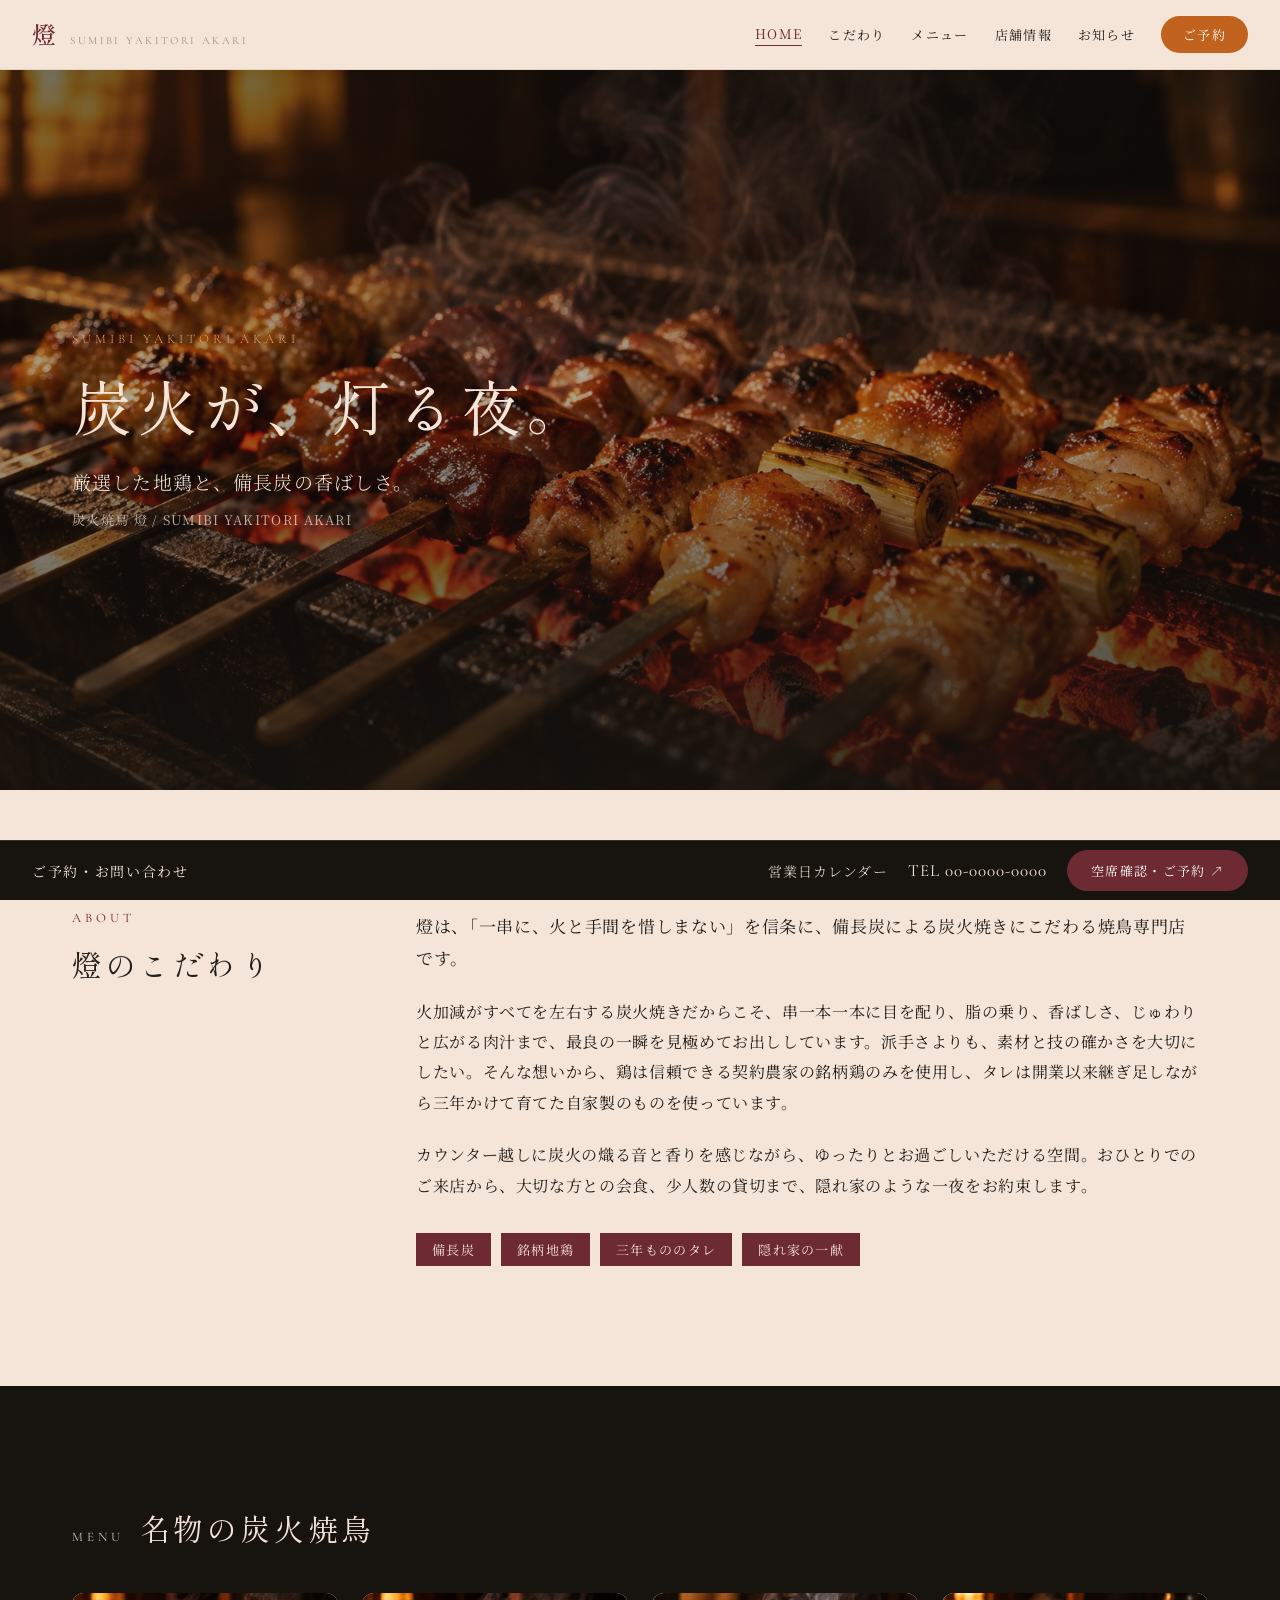
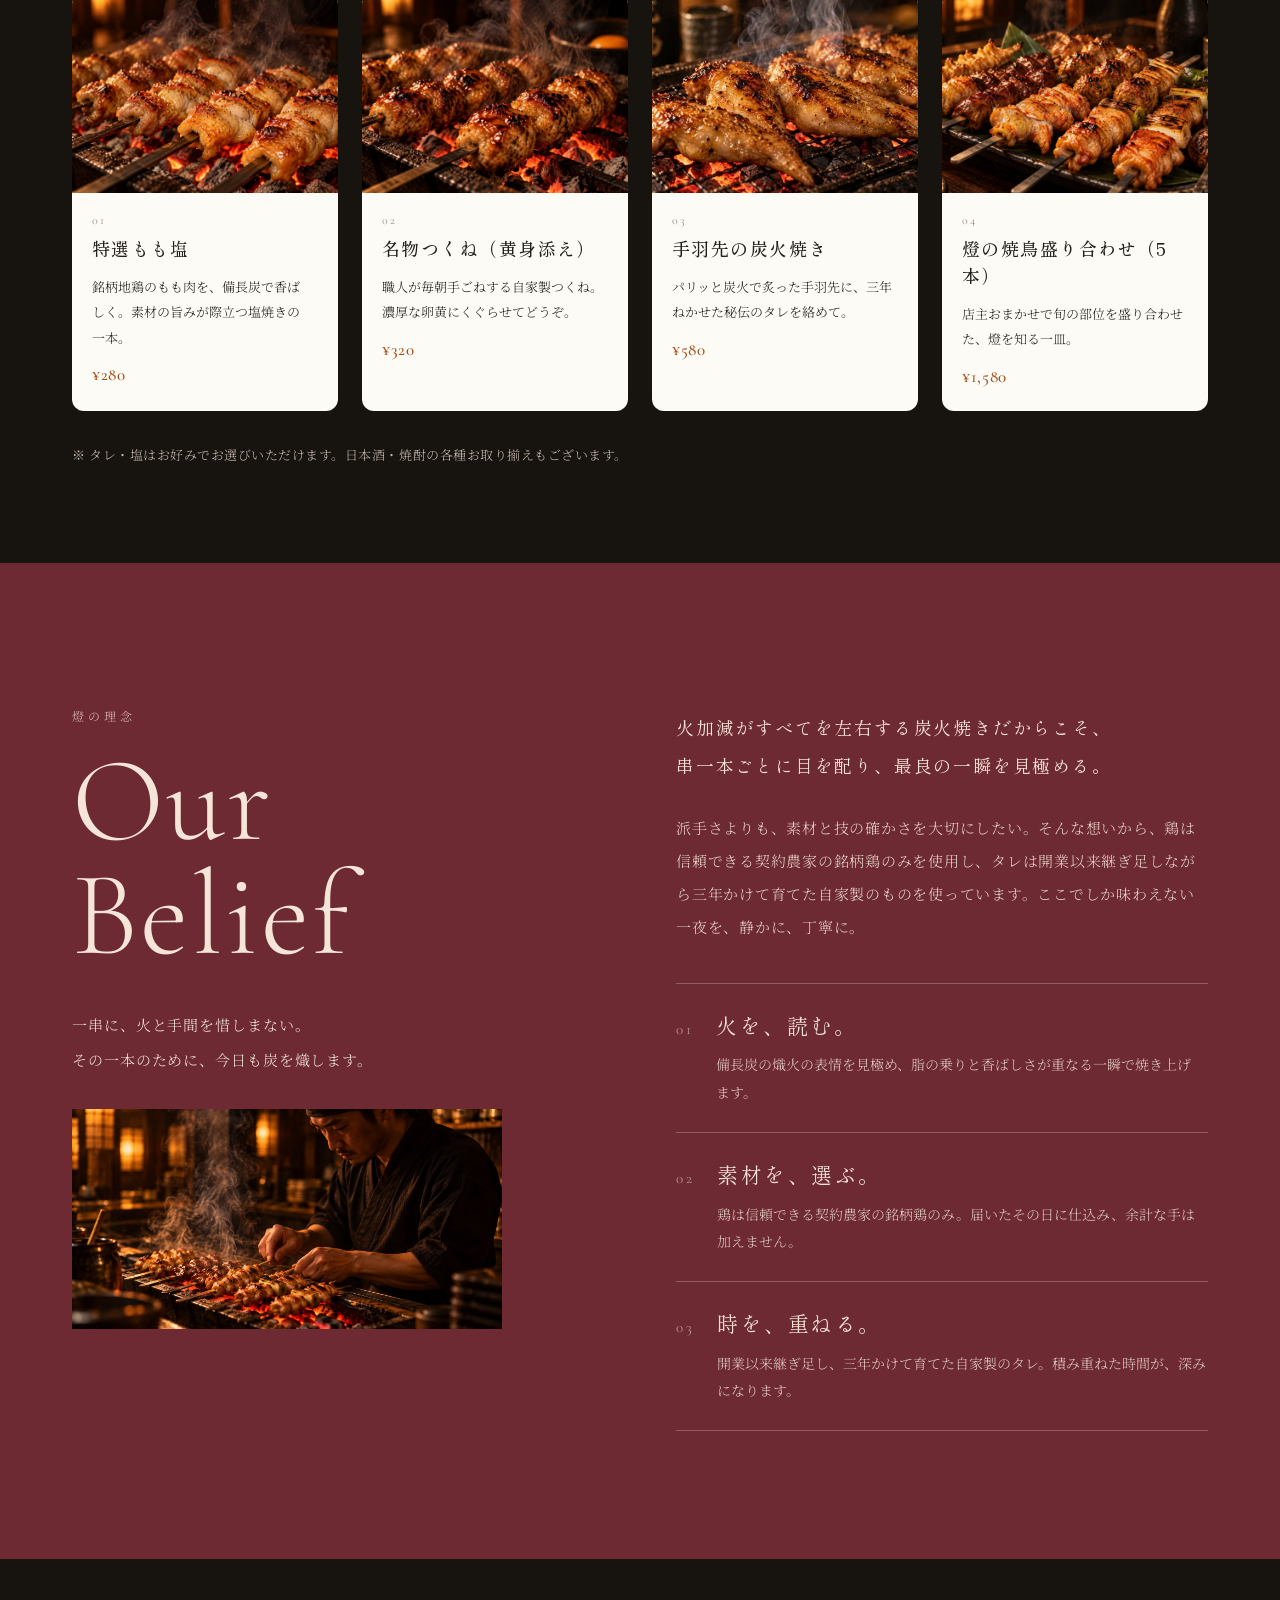
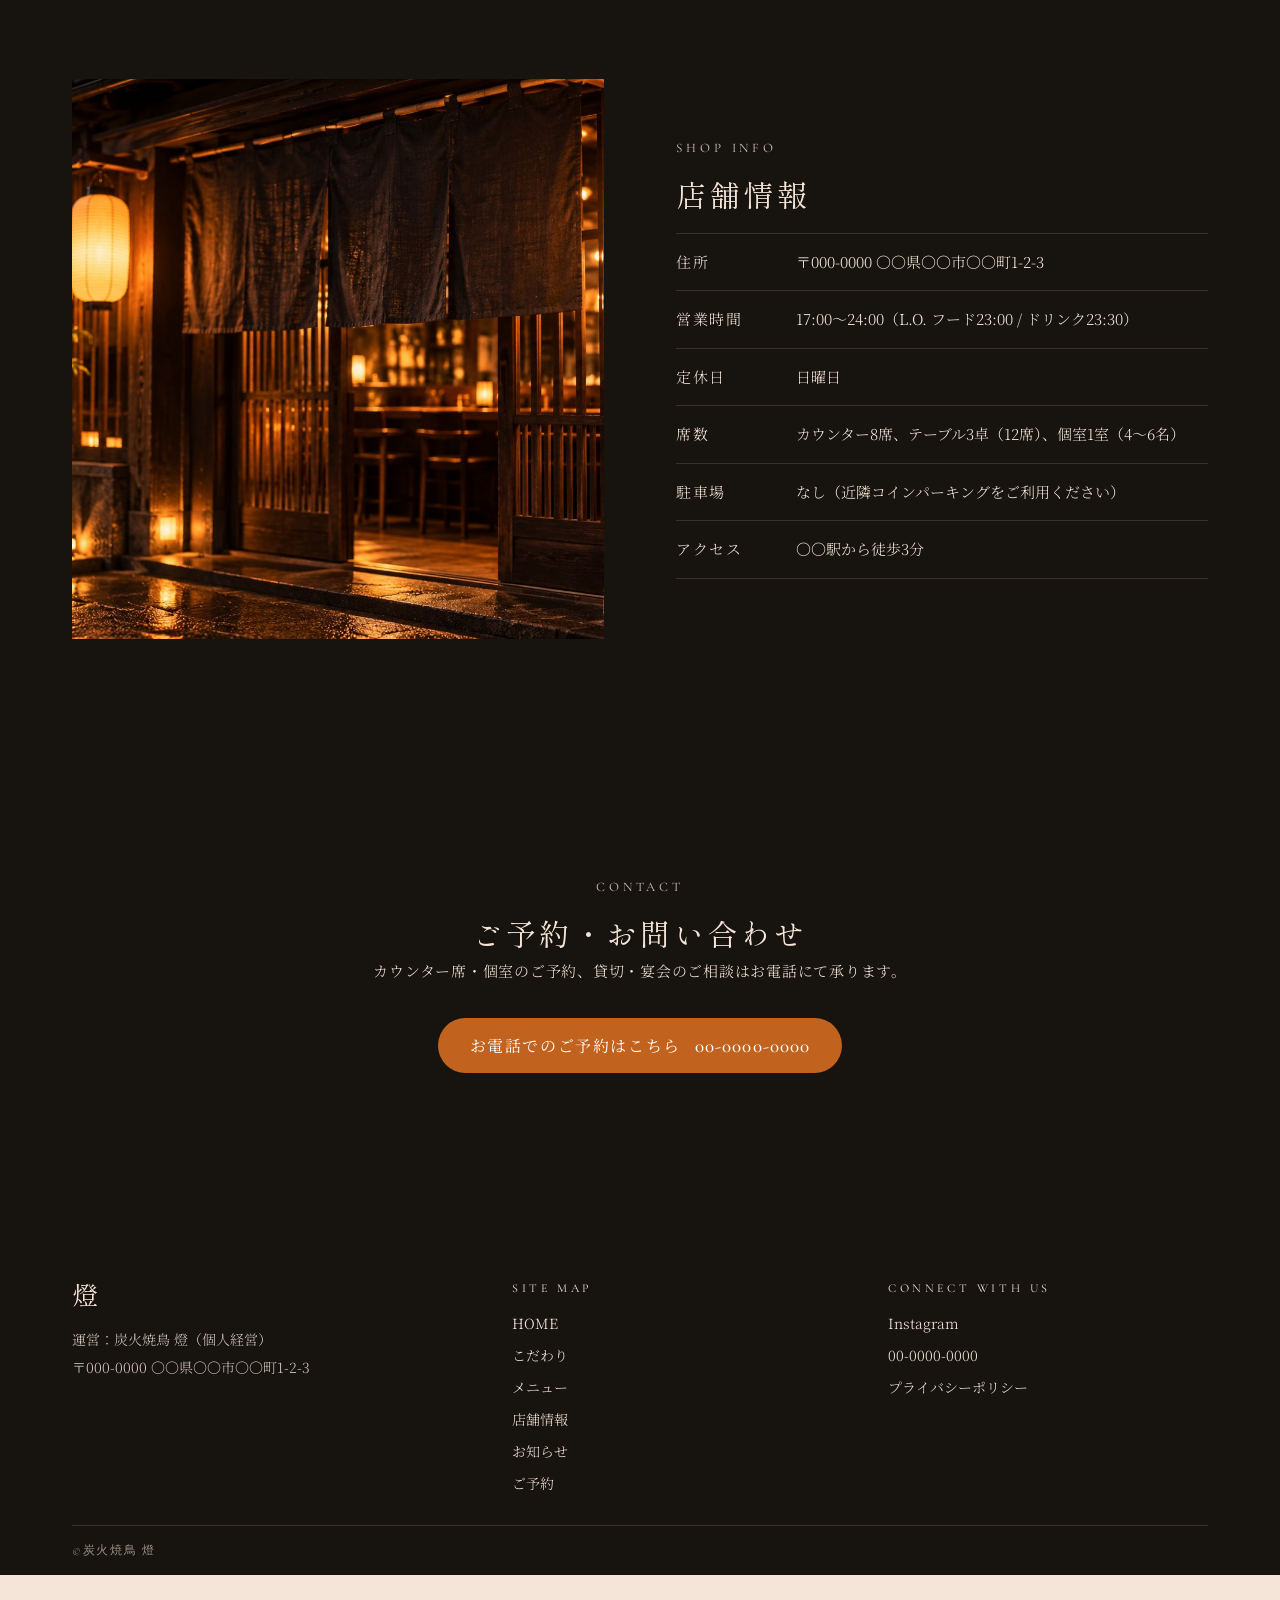
==== index.html @ 987b2011 "Add remaining sub-pages from the design-tool export Integrate the batch-generated site export (メニュー," ====
<!DOCTYPE html>
<html lang="ja">
<head>
<meta charset="UTF-8">
<meta name="viewport" content="width=device-width, initial-scale=1">
<title>炭火焼鳥 燈（あかり） - 一串に、火と手間を。</title>
<meta name="description" content="備長炭でじっくり焼き上げる、地鶏の炭火焼鳥専門店「燈」。厳選した銘柄鶏と三年ねかせた自家製タレ、季節の一品料理、日本酒・焼酎の品揃えで、大切な人との特別な夜をお過ごしいただけます。">
<meta property="og:title" content="炭火焼鳥 燈（あかり） - 一串に、火と手間を。">
<meta property="og:description" content="備長炭の香りと、厳選地鶏の旨み。隠れ家のような炭火焼鳥店で過ごす、上質な夜。">
<link rel="preconnect" href="https://fonts.googleapis.com">
<link rel="preconnect" href="https://fonts.gstatic.com" crossorigin>
<link href="https://fonts.googleapis.com/css2?family=Shippori+Mincho:wght@400;500;600&family=Noto+Serif+JP:wght@300;400;500&family=Cormorant+Garamond:ital,wght@0,300;0,400;0,500;1,300&display=swap" rel="stylesheet">
<link rel="stylesheet" href="css/styles.css">
</head>
<body>

<header class="site-header">
  <div class="site-header__inner">
    <a href="index.html" class="brand">
      <span class="brand__mark">燈</span>
      <span class="brand__name brand__name--latin">SUMIBI YAKITORI AKARI</span>
    </a>

    <button type="button" class="hamburger" id="menuToggle" aria-expanded="false" aria-controls="mobileNav" aria-label="メニューを開く">
      <span></span><span></span><span></span>
    </button>

    <nav class="main-nav" aria-label="グローバルナビゲーション">
      <a href="#top" class="is-active" aria-current="page">HOME</a>
      <a href="こだわり.html">こだわり</a>
      <a href="メニュー.html">メニュー</a>
      <a href="店舗情報.html">店舗情報</a>
      <a href="お知らせ.html">お知らせ</a>
      <a href="ご予約.html" class="btn btn--pill">ご予約</a>
    </nav>
  </div>
</header>

<div class="mobile-nav" id="mobileNav" hidden>
  <nav aria-label="モバイルナビゲーション">
    <a href="#top" class="is-active" aria-current="page">HOME</a>
    <a href="こだわり.html">こだわり</a>
    <a href="メニュー.html">メニュー</a>
    <a href="店舗情報.html">店舗情報</a>
    <a href="お知らせ.html">お知らせ</a>
    <a href="ご予約.html" class="btn btn--pill">ご予約</a>
  </nav>
</div>

<main id="top">

  <!-- HERO -->
  <section class="hero">
    <img class="hero__image" src="images/hero-yakitori.jpg" alt="炭火で焼く焼鳥のメインビジュアル">
    <div class="hero__overlay"></div>
    <div class="hero__content">
      <p class="hero__kicker">SUMIBI YAKITORI AKARI</p>
      <h1 class="hero__title">炭火が、灯る夜。</h1>
      <p class="hero__subcopy">厳選した地鶏と、備長炭の香ばしさ。</p>
      <p class="hero__storename">炭火焼鳥 燈 / SUMIBI YAKITORI AKARI</p>
    </div>
  </section>

  <!-- ABOUT -->
  <section class="about">
    <div class="about__inner">
      <div class="about__heading">
        <p class="label label--primary">ABOUT</p>
        <h2 class="heading-jp">燈のこだわり</h2>
      </div>
      <div class="about__body">
        <p class="lead">燈は、「一串に、火と手間を惜しまない」を信条に、備長炭による炭火焼きにこだわる焼鳥専門店です。</p>
        <p>火加減がすべてを左右する炭火焼きだからこそ、串一本一本に目を配り、脂の乗り、香ばしさ、じゅわりと広がる肉汁まで、最良の一瞬を見極めてお出ししています。派手さよりも、素材と技の確かさを大切にしたい。そんな想いから、鶏は信頼できる契約農家の銘柄鶏のみを使用し、タレは開業以来継ぎ足しながら三年かけて育てた自家製のものを使っています。</p>
        <p>カウンター越しに炭火の熾る音と香りを感じながら、ゆったりとお過ごしいただける空間。おひとりでのご来店から、大切な方との会食、少人数の貸切まで、隠れ家のような一夜をお約束します。</p>
        <ul class="tag-list">
          <li>備長炭</li>
          <li>銘柄地鶏</li>
          <li>三年もののタレ</li>
          <li>隠れ家の一献</li>
        </ul>
      </div>
    </div>
  </section>

  <!-- MENU -->
  <section class="menu-section">
    <div class="menu-section__inner">
      <div class="section-heading section-heading--dark">
        <p class="label label--accent">MENU</p>
        <h2 class="heading-jp heading-jp--light">名物の炭火焼鳥</h2>
      </div>

      <div class="menu-grid">
        <article class="menu-card">
          <div class="menu-card__image"><img src="images/menu-momo-shio.jpg" alt="特選もも塩の写真"></div>
          <div class="menu-card__body">
            <p class="menu-card__no">01</p>
            <h3 class="menu-card__title">特選もも塩</h3>
            <p class="menu-card__desc">銘柄地鶏のもも肉を、備長炭で香ばしく。素材の旨みが際立つ塩焼きの一本。</p>
            <p class="menu-card__price">¥280</p>
          </div>
        </article>
        <article class="menu-card">
          <div class="menu-card__image"><img src="images/menu-tsukune.jpg" alt="名物つくねの写真"></div>
          <div class="menu-card__body">
            <p class="menu-card__no">02</p>
            <h3 class="menu-card__title">名物つくね（黄身添え）</h3>
            <p class="menu-card__desc">職人が毎朝手ごねする自家製つくね。濃厚な卵黄にくぐらせてどうぞ。</p>
            <p class="menu-card__price">¥320</p>
          </div>
        </article>
        <article class="menu-card">
          <div class="menu-card__image"><img src="images/menu-tebasaki.jpg" alt="手羽先の炭火焼きの写真"></div>
          <div class="menu-card__body">
            <p class="menu-card__no">03</p>
            <h3 class="menu-card__title">手羽先の炭火焼き</h3>
            <p class="menu-card__desc">パリッと炭火で炙った手羽先に、三年ねかせた秘伝のタレを絡めて。</p>
            <p class="menu-card__price">¥580</p>
          </div>
        </article>
        <article class="menu-card">
          <div class="menu-card__image"><img src="images/menu-moriawase.jpg" alt="焼鳥盛り合わせの写真"></div>
          <div class="menu-card__body">
            <p class="menu-card__no">04</p>
            <h3 class="menu-card__title">燈の焼鳥盛り合わせ（5本）</h3>
            <p class="menu-card__desc">店主おまかせで旬の部位を盛り合わせた、燈を知る一皿。</p>
            <p class="menu-card__price">¥1,580</p>
          </div>
        </article>
      </div>

      <p class="menu-note">※ タレ・塩はお好みでお選びいただけます。日本酒・焼酎の各種お取り揃えもございます。</p>
    </div>
  </section>

  <!-- OUR BELIEF -->
  <section class="belief">
    <div class="belief__inner">
      <div class="belief__intro">
        <p class="belief__label">燈の理念</p>
        <h2 class="belief__title">Our<br>Belief</h2>
        <p class="belief__lead">一串に、火と手間を惜しまない。<br>その一本のために、今日も炭を熾します。</p>
        <div class="belief__image"><img src="images/belief-craftsman.jpg" alt="炭火と向き合う職人"></div>
      </div>

      <div class="belief__content">
        <p class="belief__statement">火加減がすべてを左右する炭火焼きだからこそ、<br>串一本ごとに目を配り、最良の一瞬を見極める。</p>
        <p class="belief__desc">派手さよりも、素材と技の確かさを大切にしたい。そんな想いから、鶏は信頼できる契約農家の銘柄鶏のみを使用し、タレは開業以来継ぎ足しながら三年かけて育てた自家製のものを使っています。ここでしか味わえない一夜を、静かに、丁寧に。</p>

        <div class="belief__item">
          <span class="belief__item-no">01</span>
          <div>
            <p class="belief__item-title">火を、読む。</p>
            <p class="belief__item-desc">備長炭の熾火の表情を見極め、脂の乗りと香ばしさが重なる一瞬で焼き上げます。</p>
          </div>
        </div>
        <div class="belief__item">
          <span class="belief__item-no">02</span>
          <div>
            <p class="belief__item-title">素材を、選ぶ。</p>
            <p class="belief__item-desc">鶏は信頼できる契約農家の銘柄鶏のみ。届いたその日に仕込み、余計な手は加えません。</p>
          </div>
        </div>
        <div class="belief__item belief__item--last">
          <span class="belief__item-no">03</span>
          <div>
            <p class="belief__item-title">時を、重ねる。</p>
            <p class="belief__item-desc">開業以来継ぎ足し、三年かけて育てた自家製のタレ。積み重ねた時間が、深みになります。</p>
          </div>
        </div>
      </div>
    </div>
  </section>

  <!-- SHOP INFO -->
  <section class="shop">
    <div class="shop__inner">
      <div class="shop__image"><img src="images/shop-exterior.jpg" alt="店舗外観・提灯の灯り（縦位置）"></div>
      <div class="shop__content">
        <p class="label label--accent">SHOP INFO</p>
        <h2 class="heading-jp heading-jp--light">店舗情報</h2>
        <dl class="shop__list">
          <dt>住所</dt>
          <dd>〒000-0000 〇〇県〇〇市〇〇町1-2-3</dd>
          <dt>営業時間</dt>
          <dd>17:00〜24:00（L.O. フード23:00 / ドリンク23:30）</dd>
          <dt>定休日</dt>
          <dd>日曜日</dd>
          <dt>席数</dt>
          <dd>カウンター8席、テーブル3卓（12席）、個室1室（4〜6名）</dd>
          <dt>駐車場</dt>
          <dd>なし（近隣コインパーキングをご利用ください）</dd>
          <dt class="shop__list-last">アクセス</dt>
          <dd class="shop__list-last">〇〇駅から徒歩3分</dd>
        </dl>
      </div>
    </div>
  </section>

  <!-- CONTACT -->
  <section class="contact" id="contact">
    <p class="label label--accent">CONTACT</p>
    <h2 class="heading-jp heading-jp--light">ご予約・お問い合わせ</h2>
    <p class="contact__lead">カウンター席・個室のご予約、貸切・宴会のご相談はお電話にて承ります。</p>
    <a href="tel:00-0000-0000" class="btn btn--pill btn--contact">
      お電話でのご予約はこちら<span>00-0000-0000</span>
    </a>
  </section>

</main>

<footer class="site-footer">
  <div class="site-footer__inner">
    <div class="footer-col footer-col--about">
      <p class="footer-logo">燈</p>
      <p class="footer-address">運営：炭火焼鳥 燈（個人経営）<br>〒000-0000 〇〇県〇〇市〇〇町1-2-3</p>
    </div>
    <div class="footer-col">
      <p class="footer-col__label">SITE MAP</p>
      <nav class="footer-col__links" aria-label="サイトマップ">
        <a href="#top">HOME</a>
        <a href="こだわり.html">こだわり</a>
        <a href="メニュー.html">メニュー</a>
        <a href="店舗情報.html">店舗情報</a>
        <a href="お知らせ.html">お知らせ</a>
        <a href="ご予約.html">ご予約</a>
      </nav>
    </div>
    <div class="footer-col">
      <p class="footer-col__label">CONNECT WITH US</p>
      <nav class="footer-col__links" aria-label="外部リンク">
        <a href="https://instagram.com/akari_yakitori">Instagram</a>
        <a href="tel:00-0000-0000">00-0000-0000</a>
        <a href="/privacy-policy">プライバシーポリシー</a>
      </nav>
    </div>
  </div>
  <p class="site-footer__copyright">©炭火焼鳥 燈</p>
</footer>

<div class="reserve-bar">
  <span class="reserve-bar__label">ご予約・お問い合わせ</span>
  <div class="reserve-bar__right">
    <span class="reserve-bar__calendar">営業日カレンダー</span>
    <span class="reserve-bar__tel">TEL 00-0000-0000</span>
    <a href="ご予約.html" class="btn btn--pill btn--reserve">空席確認・ご予約 ↗</a>
  </div>
</div>

<script src="js/script.js"></script>
</body>
</html>
---- css/styles.css ----
/* ==========================================================================
   炭火焼鳥 燈 — TOP page
   Design tokens per DESIGN.md
   ========================================================================== */

:root {
  --primary: #6E2A33;
  --primary-dark: #4A1B22;
  --accent: #C1631F;
  --accent-dark: #A34F17;
  --accent-light: #E8A567;
  --bg: #17130F;
  --bg-light: #F5E4D8;
  --surface: #FDFBF6;
  --text-main: #231F1B;
  --text-light: #F5E4D8;
  --text-muted: #9C8F82;
  --border: #E3D2BC;
  --border-dark: #3A2E28;

  --font-heading: "Shippori Mincho", "Noto Serif JP", "Hiragino Mincho ProN", serif;
  --font-body: "Noto Serif JP", "Hiragino Mincho ProN", serif;
  --font-latin: "Cormorant Garamond", "EB Garamond", serif;

  --space-1: 8px;
  --space-2: 16px;
  --space-3: 32px;
  --space-4: 80px;
  --space-5: 120px;

  --reserve-bar-height: 60px;
}

* { box-sizing: border-box; }

html { scroll-behavior: smooth; scroll-padding-top: 84px; }

body {
  margin: 0;
  background: var(--bg-light);
  color: var(--text-main);
  font: 400 16px/1.9 var(--font-body);
  -webkit-font-smoothing: antialiased;
  padding-bottom: var(--reserve-bar-height);
}

img { max-width: 100%; display: block; }

a { color: inherit; text-decoration: none; }

.label {
  font: 400 13px var(--font-latin);
  letter-spacing: .3em;
  margin: 0 0 16px;
}
.label--primary { color: var(--primary); }
.label--accent { color: var(--text-light); opacity: .85; }

.heading-jp {
  margin: 0;
  font: 400 clamp(22px, 5vw, 30px)/1.5 var(--font-heading);
  letter-spacing: .12em;
  color: var(--text-main);
}
.heading-jp--light { color: var(--text-light); }

.tag-list {
  list-style: none;
  display: flex;
  flex-wrap: wrap;
  gap: 10px;
  margin: var(--space-3) 0 0;
  padding: 0;
}
.tag-list li {
  padding: 7px 16px;
  background: var(--primary);
  color: var(--text-light);
  font: 400 13px var(--font-body);
  letter-spacing: .1em;
}

.btn--pill {
  display: inline-flex;
  align-items: center;
  gap: 12px;
  padding: 9px 22px;
  border-radius: 9999px;
  background: var(--accent);
  color: #fff;
  font: 400 13px var(--font-body);
  letter-spacing: .1em;
  transition: background-color .2s ease, transform .2s ease;
}
.btn--pill:hover { background: var(--accent-dark); transform: translateY(-2px); }

/* ---------- Header ---------- */

.site-header {
  position: sticky;
  top: 0;
  z-index: 40;
  background: var(--bg-light);
  border-bottom: 1px solid var(--border);
}
.site-header__inner {
  display: flex;
  align-items: center;
  justify-content: space-between;
  padding: 14px 20px;
  max-width: 1440px;
  margin: 0 auto;
}
.brand {
  display: flex;
  align-items: baseline;
  gap: 10px;
}
.brand__mark {
  font: 500 24px/1 var(--font-heading);
  color: var(--primary);
  letter-spacing: .18em;
}
.brand__name {
  font: 400 10px var(--font-body);
  color: var(--text-muted);
  letter-spacing: .14em;
  display: none;
}

.hamburger {
  display: flex;
  flex-direction: column;
  justify-content: center;
  gap: 5px;
  width: 32px;
  height: 32px;
  padding: 0;
  border: none;
  background: none;
  cursor: pointer;
}
.hamburger span {
  display: block;
  width: 100%;
  height: 1px;
  background: var(--text-main);
  transition: transform .2s ease, opacity .2s ease;
}
.hamburger[aria-expanded="true"] span:nth-child(1) { transform: translateY(6px) rotate(45deg); }
.hamburger[aria-expanded="true"] span:nth-child(2) { opacity: 0; }
.hamburger[aria-expanded="true"] span:nth-child(3) { transform: translateY(-6px) rotate(-45deg); }

.main-nav {
  display: none;
  align-items: center;
  gap: 26px;
  font: 400 13px var(--font-body);
  letter-spacing: .1em;
}

.mobile-nav {
  position: fixed;
  inset: 0;
  top: 61px;
  z-index: 39;
  background: var(--bg-light);
  overflow-y: auto;
}
.mobile-nav nav {
  display: flex;
  flex-direction: column;
  padding: var(--space-3) 24px;
  gap: 4px;
}
.mobile-nav a {
  padding: 16px 4px;
  border-bottom: 1px solid var(--border);
  font: 400 16px var(--font-body);
  letter-spacing: .08em;
}
.mobile-nav a.btn--pill {
  border-bottom: none;
  justify-content: center;
  margin-top: var(--space-2);
}

@media (min-width: 1024px) {
  .site-header__inner { padding: 16px 32px; }
  .brand__name { display: block; }
  .hamburger { display: none; }
  .main-nav { display: flex; }
  .mobile-nav { display: none !important; }
}

/* ---------- Hero ---------- */

.hero {
  position: relative;
  height: 82vh;
  min-height: 460px;
  max-height: 720px;
  overflow: hidden;
}
.hero__image {
  position: absolute;
  inset: 0;
  width: 100%;
  height: 100%;
  object-fit: cover;
  background: var(--bg);
}
.hero__overlay {
  position: absolute;
  inset: 0;
  background: linear-gradient(180deg, rgba(23,19,15,.6) 0%, rgba(23,19,15,.35) 45%, rgba(23,19,15,.88) 100%);
}
.hero__content {
  position: absolute;
  inset: 0;
  display: flex;
  flex-direction: column;
  justify-content: center;
  padding: 0 24px;
}
.hero__kicker {
  margin: 0 0 16px;
  font: 300 13px var(--font-latin);
  color: var(--accent-light);
  letter-spacing: .3em;
}
.hero__title {
  margin: 0 0 18px;
  font: 400 clamp(32px, 8vw, 60px)/1.4 var(--font-heading);
  color: var(--text-light);
  letter-spacing: .08em;
}
.hero__subcopy {
  margin: 0 0 10px;
  font: 300 clamp(14px, 3vw, 19px)/1.8 var(--font-body);
  color: var(--text-light);
  letter-spacing: .06em;
}
.hero__storename {
  margin: 0;
  font: 400 13px var(--font-body);
  color: var(--text-light);
  opacity: .75;
  letter-spacing: .1em;
}

@media (min-width: 1024px) {
  .hero__content { padding-left: 72px; }
}

/* ---------- About ---------- */

.about { background: var(--bg-light); padding: var(--space-4) 24px; }
.about__inner {
  max-width: 1136px;
  margin: 0 auto;
  display: grid;
  gap: var(--space-3);
}
.about__body p { margin: 0 0 22px; letter-spacing: .04em; text-wrap: pretty; }
.about__body .lead { font-weight: 400; font-size: 1.0625rem; }

@media (min-width: 768px) {
  .about { padding: var(--space-5) 72px; }
  .about__inner { grid-template-columns: 280px 1fr; align-items: start; gap: 64px; }
}

/* ---------- Menu ---------- */

.menu-section { background: var(--bg); padding: var(--space-4) 24px; }
.menu-section--light { background: var(--bg-light); }
.menu-section--light .menu-note { color: var(--text-main); opacity: .85; }
.menu-section__inner { max-width: 1136px; margin: 0 auto; }
.menu-section__intro { margin: 0 0 48px; font: 300 15px/2.1 var(--font-body); color: var(--text-main); letter-spacing: .05em; }
.section-heading {
  display: flex;
  flex-wrap: wrap;
  align-items: baseline;
  gap: 16px;
  max-width: 1136px;
  margin: 0 auto var(--space-3);
}

.menu-grid {
  display: grid;
  grid-template-columns: 1fr;
  gap: var(--space-2);
}
.menu-card {
  background: var(--surface);
  border-radius: 12px;
  overflow: hidden;
}
.menu-card__image { position: relative; height: 200px; }
.menu-card__image img { position: absolute; inset: 0; width: 100%; height: 100%; object-fit: cover; background: var(--border-dark); }
.menu-card__body { padding: 20px 20px 24px; }
.menu-card__no {
  margin: 0 0 8px;
  font: 400 12px var(--font-latin);
  color: var(--text-muted);
  letter-spacing: .2em;
}
.menu-card__title {
  margin: 0 0 12px;
  font: 500 18px/1.5 var(--font-heading);
  color: var(--text-main);
  letter-spacing: .08em;
}
.menu-card__desc { margin: 0 0 14px; font: 300 13px/1.95 var(--font-body); color: var(--text-main); text-wrap: pretty; }
.menu-card__price { margin: 0; font: 500 17px var(--font-latin); color: var(--accent-dark); letter-spacing: .04em; }

.menu-note { margin: var(--space-3) 0 0; font: 300 13px/1.9 var(--font-body); color: var(--text-light); opacity: .8; letter-spacing: .04em; }

@media (min-width: 768px) {
  .menu-section { padding: var(--space-5) 72px calc(var(--space-4) + 16px); }
  .menu-grid { grid-template-columns: repeat(2, 1fr); gap: var(--space-2); }
}
@media (min-width: 1024px) {
  .menu-grid { grid-template-columns: repeat(4, 1fr); gap: 24px; }
}

/* ---------- Our Belief ---------- */

.belief { background: var(--primary); color: var(--text-light); padding: var(--space-4) 24px; overflow: hidden; }
.belief__inner { max-width: 1136px; margin: 0 auto; display: grid; gap: var(--space-4); }

.belief__label { margin: 0 0 20px; font: 400 12px var(--font-body); color: var(--text-light); opacity: .7; letter-spacing: .34em; }
.belief__title { margin: 0 0 36px; font: 300 clamp(48px, 12vw, 120px)/.95 var(--font-latin); color: var(--text-light); letter-spacing: .02em; }
.belief__lead { margin: 0 0 32px; font: 300 15px/2.3 var(--font-body); letter-spacing: .06em; max-width: 24em; text-wrap: pretty; }
.belief__image { position: relative; width: 100%; max-width: 430px; height: 220px; overflow: hidden; }
.belief__image img { position: absolute; inset: 0; width: 100%; height: 100%; object-fit: cover; background: var(--primary-dark); }

.belief__statement { margin: 0 0 26px; font: 400 18px/2.1 var(--font-heading); letter-spacing: .1em; text-wrap: pretty; }
.belief__desc { margin: 0 0 40px; font: 300 15px/2.2 var(--font-body); opacity: .9; letter-spacing: .05em; text-wrap: pretty; }

.belief__item {
  display: grid;
  grid-template-columns: auto 1fr;
  gap: 22px;
  align-items: baseline;
  padding: 26px 0;
  border-top: 1px solid rgba(245,228,216,.28);
}
.belief__item--last { border-bottom: 1px solid rgba(245,228,216,.28); }
.belief__item-no { font: 300 15px var(--font-latin); opacity: .65; letter-spacing: .2em; }
.belief__item-title { margin: 0 0 10px; font: 400 21px/1.5 var(--font-heading); letter-spacing: .12em; }
.belief__item-desc { margin: 0; font: 300 14px/1.95 var(--font-body); opacity: .85; text-wrap: pretty; }

@media (min-width: 1024px) {
  .belief { padding: var(--space-5) 72px calc(var(--space-5) + 8px); }
  .belief__inner { grid-template-columns: 1fr 1fr; gap: 72px; align-items: start; }
  .belief__intro { padding-top: 24px; }
  .belief__content { padding-top: 26px; }
}

/* ---------- Shop info ---------- */

.shop { background: var(--bg); padding: var(--space-4) 24px; }
.shop__inner { max-width: 1136px; margin: 0 auto; display: grid; gap: var(--space-3); align-items: center; }
.shop__image { position: relative; width: 100%; height: 320px; overflow: hidden; }
.shop__image img { position: absolute; inset: 0; width: 100%; height: 100%; object-fit: cover; background: var(--border-dark); }

.shop__list {
  margin: var(--space-2) 0 0;
  display: grid;
  grid-template-columns: 100px 1fr;
  gap: 0;
  font: 300 14px/1.9 var(--font-body);
  color: var(--text-light);
}
.shop__list dt { padding: 14px 0; border-top: 1px solid var(--border-dark); letter-spacing: .1em; }
.shop__list dd { margin: 0; padding: 14px 0; border-top: 1px solid var(--border-dark); }
.shop__list-last { border-bottom: 1px solid var(--border-dark); }

@media (min-width: 1024px) {
  .shop { padding: var(--space-5) 72px; }
  .shop__inner { grid-template-columns: 1fr 1fr; gap: 72px; }
  .shop__image { height: 560px; }
  .shop__list { grid-template-columns: 120px 1fr; font-size: 15px; }
}

/* ---------- Contact ---------- */

.contact { background: var(--bg); padding: var(--space-4) 24px; text-align: center; }
.contact__lead { margin: 0 0 var(--space-3); font: 300 15px/2 var(--font-body); color: var(--text-light); letter-spacing: .05em; }
.btn--contact {
  display: inline-flex;
  padding: 16px 32px;
  gap: 14px;
  font: 400 16px var(--font-body);
  letter-spacing: .1em;
  flex-wrap: wrap;
  justify-content: center;
}
.btn--contact span { font: 500 19px var(--font-latin); letter-spacing: .06em; }

@media (min-width: 768px) {
  .contact { padding: var(--space-5) 72px; }
}

/* ---------- Footer ---------- */

.site-footer { background: var(--bg); padding: var(--space-4) 24px var(--space-2); }
.site-footer__inner {
  max-width: 1136px;
  margin: 0 auto;
  display: grid;
  gap: var(--space-3);
  padding-bottom: var(--space-3);
  border-bottom: 1px solid var(--border-dark);
}
.footer-logo { margin: 0 0 18px; font: 400 26px/1 var(--font-heading); color: var(--text-light); letter-spacing: .2em; }
.footer-address { margin: 0; font: 300 14px/2 var(--font-body); color: var(--text-light); opacity: .85; }
.footer-col__label { margin: 0 0 18px; font: 400 12px var(--font-latin); color: var(--text-light); letter-spacing: .3em; }
.footer-col__links { display: flex; flex-direction: column; gap: 12px; font: 300 14px var(--font-body); color: var(--text-light); }

.site-footer__copyright {
  max-width: 1136px;
  margin: 0 auto;
  padding-top: var(--space-2);
  font: 300 12px var(--font-latin);
  color: var(--text-muted);
  letter-spacing: .14em;
}

@media (min-width: 768px) {
  .site-footer { padding: calc(var(--space-4) + 8px) 72px var(--space-2); }
  .site-footer__inner { grid-template-columns: 1.2fr 1fr 1fr; gap: 56px; }
}

/* ---------- Sticky reservation bar ---------- */

.reserve-bar {
  position: fixed;
  left: 0;
  right: 0;
  bottom: 0;
  z-index: 30;
  height: var(--reserve-bar-height);
  background: var(--bg);
  border-top: 1px solid var(--border-dark);
  display: flex;
  align-items: center;
  justify-content: space-between;
  padding: 0 20px;
}
.reserve-bar__label {
  display: none;
  font: 400 14px var(--font-body);
  color: var(--text-light);
  letter-spacing: .12em;
}
.reserve-bar__right { display: flex; align-items: center; gap: 20px; margin-left: auto; width: 100%; }
.reserve-bar__calendar,
.reserve-bar__tel { display: none; }
.btn--reserve { flex: 1; justify-content: center; padding: 11px 24px; background: var(--primary); font-size: 13px; }
.btn--reserve:hover { background: var(--primary-dark); }

@media (min-width: 1024px) {
  .reserve-bar { padding: 0 32px; }
  .reserve-bar__label { display: block; }
  .reserve-bar__right { width: auto; }
  .reserve-bar__calendar,
  .reserve-bar__tel { display: block; font: 300 14px var(--font-body); color: var(--text-light); letter-spacing: .08em; }
  .reserve-bar__tel { font: 400 17px var(--font-latin); letter-spacing: .06em; }
  .btn--reserve { flex: none; }
}

/* ---------- Subpage header variant (Cormorant tagline) ---------- */

.brand__name--latin {
  font-family: var(--font-latin);
  font-size: 11px;
  letter-spacing: .22em;
}

.main-nav a.is-active,
.main-nav a[aria-current="page"] {
  color: var(--primary);
  border-bottom: 1px solid var(--primary);
  padding-bottom: 2px;
}

.mobile-nav a.is-active,
.mobile-nav a[aria-current="page"] {
  color: var(--primary);
}

/* ---------- Page hero (subpages) ---------- */

.page-hero {
  position: relative;
  height: 320px;
  overflow: hidden;
}
.page-hero__image {
  position: absolute; inset: 0; width: 100%; height: 100%;
  object-fit: cover; background: var(--bg);
}
.page-hero__overlay {
  position: absolute; inset: 0;
  background: linear-gradient(180deg, rgba(23,19,15,.74), rgba(23,19,15,.58));
}
.page-hero__content {
  position: absolute; inset: 0;
  display: flex; flex-direction: column; align-items: center; justify-content: center; gap: 14px;
  text-align: center; padding: 0 24px;
}
.page-hero__title { margin: 0; font: 300 clamp(40px, 10vw, 76px)/1 var(--font-latin); color: var(--text-light); letter-spacing: .06em; }
.page-hero__subtitle { margin: 0; font: 400 14px var(--font-body); color: var(--text-light); letter-spacing: .3em; }

@media (min-width: 768px) {
  .page-hero { height: 360px; }
}

/* ---------- Breadcrumb ---------- */

.breadcrumb {
  background: var(--bg-light);
  padding: 18px 24px;
  border-bottom: 1px solid var(--border);
  font: 300 13px var(--font-body);
  color: var(--text-muted);
  letter-spacing: .06em;
}
.breadcrumb a { color: var(--text-main); text-decoration: underline; }
.breadcrumb__current { color: var(--text-main); }

@media (min-width: 768px) {
  .breadcrumb { padding: 18px 72px; }
}

/* ---------- Arrow link (View More / View Menu) ---------- */

.link-arrow {
  display: inline-flex;
  align-items: center;
  gap: 14px;
  font: 400 15px var(--font-latin);
  letter-spacing: .2em;
}
.link-arrow__circle {
  width: 40px; height: 40px;
  border-radius: 9999px;
  display: flex; align-items: center; justify-content: center;
  font: 400 14px var(--font-latin);
  flex: none;
  transition: transform .2s ease;
}
.link-arrow:hover .link-arrow__circle { transform: translateX(4px); }
.link-arrow--dark { color: var(--text-main); }
.link-arrow--dark .link-arrow__circle { border: 1px solid var(--primary); color: var(--primary); }
.link-arrow--light { color: var(--text-light); }
.link-arrow--light .link-arrow__circle { border: 1px solid rgba(245,228,216,.6); }
.link-arrow--fill .link-arrow__circle { background: var(--primary); color: var(--text-light); border: none; }

/* ---------- Intro statement (centered lead) ---------- */

.intro-statement { background: var(--bg-light); padding: var(--space-5) 24px; text-align: center; }
.intro-statement__label { margin: 0 0 28px; font: 400 13px var(--font-latin); color: var(--primary); letter-spacing: .3em; }
.intro-statement__title { margin: 0 0 32px; font: 400 clamp(28px, 6vw, 46px)/1.5 var(--font-heading); color: var(--text-main); letter-spacing: .14em; }
.intro-statement__lead { margin: 0 auto; max-width: 40em; font: 300 16px/2.2 var(--font-body); color: var(--text-main); letter-spacing: .04em; text-wrap: pretty; }

@media (min-width: 768px) {
  .intro-statement { padding: calc(var(--space-5) + 8px) 72px; }
}

/* ---------- Commitment rows (こだわり alternating image/text) ---------- */

.commitment { background: var(--bg); padding: var(--space-4) 24px; }
.commitment-row {
  display: grid;
  gap: var(--space-3);
  align-items: center;
  margin-bottom: var(--space-4);
}
.commitment-row:last-child { margin-bottom: 0; }
.commitment-row__image { position: relative; width: 100%; height: 260px; overflow: hidden; }
.commitment-row__image img { position: absolute; inset: 0; width: 100%; height: 100%; object-fit: cover; background: var(--border-dark); }
.commitment-row__meta { display: flex; align-items: baseline; gap: 16px; margin-bottom: 26px; }
.commitment-row__no { font: 300 15px var(--font-latin); color: var(--text-light); opacity: .6; letter-spacing: .24em; }
.commitment-row__tag { padding: 5px 14px; background: var(--primary); color: var(--text-light); font: 400 12px var(--font-body); letter-spacing: .12em; }
.commitment-row__title { margin: 0 0 28px; font: 400 clamp(24px, 5vw, 32px)/1.6 var(--font-heading); color: var(--text-light); letter-spacing: .13em; }
.commitment-row__text { margin: 0 0 22px; font: 300 15px/2.2 var(--font-body); color: var(--text-light); letter-spacing: .05em; max-width: 32em; text-wrap: pretty; }
.commitment-row__text:last-child { margin-bottom: 0; opacity: .85; }

@media (min-width: 768px) {
  .commitment { padding: calc(var(--space-5) + 8px) 72px; }
  .commitment-row { grid-template-columns: 1fr 1fr; gap: 72px; margin-bottom: 104px; }
  .commitment-row__image { height: 480px; }
  .commitment-row--reverse .commitment-row__image { order: 2; }
}

/* ---------- Owner block with vertical ribbon ---------- */

.owner {
  position: relative;
  background: var(--bg-light);
  padding: var(--space-4) 24px;
}
.owner__inner {
  display: grid;
  gap: var(--space-3);
  align-items: center;
}
.owner-ribbon {
  display: none;
}
.owner__content { min-width: 0; }
.owner__label { margin: 0 0 22px; font: 400 13px var(--font-latin); color: var(--primary); letter-spacing: .3em; }
.owner__title { margin: 0 0 32px; font: 400 clamp(24px, 5vw, 32px)/1.65 var(--font-heading); color: var(--text-main); letter-spacing: .13em; }
.owner__text { margin: 0 0 24px; font: 300 15px/2.25 var(--font-body); color: var(--text-main); letter-spacing: .05em; max-width: 32em; text-wrap: pretty; }
.owner__text--soft { opacity: .85; }
.owner__image { position: relative; width: 100%; height: 340px; overflow: hidden; }
.owner__image img { position: absolute; inset: 0; width: 100%; height: 100%; object-fit: cover; background: var(--border-dark); }

@media (min-width: 1024px) {
  .owner { padding: calc(var(--space-5) + 8px) 72px; }
  .owner__inner { grid-template-columns: 1fr 460px; gap: 72px; }
  .owner-ribbon {
    display: flex; align-items: center; justify-content: center;
    position: absolute; left: 0; top: 112px; width: 44px; height: 260px;
    background: #AEBEC2;
  }
  .owner-ribbon span {
    writing-mode: vertical-rl;
    font: 400 13px var(--font-body);
    color: var(--text-main);
    letter-spacing: .34em;
  }
  .owner__content { padding-left: 72px; }
  .owner__image { height: 520px; }
}

/* ---------- Teaser band (Menu / Our Belief cross-links) ---------- */

.teaser { background: var(--primary); color: var(--text-light); padding: var(--space-4) 24px; overflow: hidden; }
.teaser__inner { display: grid; gap: var(--space-4); align-items: center; }
.teaser__label { margin: 0 0 20px; font: 400 12px var(--font-body); color: var(--text-light); opacity: .7; letter-spacing: .34em; }
.teaser__title { margin: 0 0 32px; font: 300 clamp(48px, 11vw, 108px)/.95 var(--font-latin); color: var(--text-light); letter-spacing: .02em; }
.teaser__lead { margin: 0 0 44px; font: 300 15px/2.3 var(--font-body); letter-spacing: .06em; max-width: 24em; text-wrap: pretty; }
.teaser__lead--tight { margin-bottom: 0; }
.teaser__image { position: relative; width: 100%; height: 260px; overflow: hidden; }
.teaser__image img { position: absolute; inset: 0; width: 100%; height: 100%; object-fit: cover; background: var(--primary-dark); }

.list-row {
  display: grid;
  grid-template-columns: auto 1fr auto;
  gap: 24px;
  align-items: baseline;
  padding: 26px 0;
  border-top: 1px solid rgba(245,228,216,.28);
}
.list-row--last { border-bottom: 1px solid rgba(245,228,216,.28); }
.list-row__no { font: 300 14px var(--font-latin); color: var(--text-light); opacity: .65; letter-spacing: .2em; }
.list-row__title { font: 400 19px var(--font-heading); color: var(--text-light); letter-spacing: .1em; }
.list-row__price { font: 500 17px var(--font-latin); color: var(--text-light); }

@media (min-width: 1024px) {
  .teaser { padding: var(--space-5) 72px; }
  .teaser__inner { grid-template-columns: 1fr 1fr; gap: 72px; }
}

/* ---------- Menu page: category list + item rows ---------- */

.menu-layout { background: var(--bg); padding: var(--space-4) 24px calc(var(--space-4) + 8px); }
.menu-layout__inner { display: grid; gap: var(--space-3); align-items: start; }
.category-static {
  display: flex; flex-direction: column; gap: 18px;
  font: 400 14px var(--font-body); letter-spacing: .1em;
}
.category-static__label { margin: 0 0 24px; font: 400 12px var(--font-latin); color: var(--text-light); letter-spacing: .3em; }
.category-static span.category-static__item {
  display: flex; align-items: center; gap: 12px; color: var(--text-light);
}
.category-static__dot { width: 9px; height: 9px; border-radius: 9999px; border: 1px solid var(--text-muted); }
.category-static__item--active { opacity: 1; }
.category-static__item--active .category-static__dot { background: var(--text-light); border-color: var(--text-light); box-shadow: 0 0 0 3px rgba(245,228,216,.25); }
.category-static__item:not(.category-static__item--active) { opacity: .7; }

.item-heading { display: flex; align-items: baseline; gap: 20px; margin-bottom: 8px; }
.item-heading__label { font: 400 13px var(--font-latin); color: var(--text-light); letter-spacing: .3em; }
.item-heading__title { margin: 0; font: 400 28px/1.5 var(--font-heading); color: var(--text-light); letter-spacing: .12em; }

.item-list { display: grid; gap: 0; margin-bottom: var(--space-4); }
.item-row {
  display: grid;
  grid-template-columns: 1fr auto;
  gap: 16px;
  align-items: baseline;
  padding: 22px 0;
  border-bottom: 1px solid var(--border-dark);
}
.item-row__name { display: block; font: 400 17px var(--font-heading); color: var(--text-light); letter-spacing: .08em; }
.item-row__note { display: block; margin-top: 6px; font: 300 13px var(--font-body); color: var(--text-light); opacity: .8; }
.item-row__price { font: 500 16px var(--font-latin); color: var(--text-light); }

.sake-note { margin: 0 0 24px; font: 300 14px/2 var(--font-body); color: var(--text-light); opacity: .85; letter-spacing: .04em; }
.chip-tags { display: flex; flex-wrap: wrap; gap: 10px; }
.chip-tag { padding: 8px 18px; border: 1px solid var(--border-dark); color: var(--text-light); font: 300 13px var(--font-body); letter-spacing: .1em; }
.menu-footnote { margin: 32px 0 0; font: 300 13px/1.9 var(--font-body); color: var(--text-light); opacity: .75; letter-spacing: .04em; }

@media (min-width: 1024px) {
  .menu-layout { padding: var(--space-5) 72px calc(var(--space-5) - 16px); }
  .menu-layout__inner { grid-template-columns: 220px 1fr; gap: 64px; }
  .category-static { position: sticky; top: 84px; }
  .item-list { grid-template-columns: 1fr 1fr; gap: 0 56px; }
}

/* ---------- Shop info: seats grid ---------- */

.seats { background: var(--bg-light); padding: var(--space-4) 24px; }
.seats-grid { display: grid; gap: var(--space-3); max-width: 1136px; margin: 0 auto; }
.seat-card__image { position: relative; height: 220px; border-radius: 12px; overflow: hidden; }
.seat-card__image img { position: absolute; inset: 0; width: 100%; height: 100%; object-fit: cover; background: var(--border-dark); }
.seat-card__meta { display: flex; align-items: baseline; gap: 12px; margin: 22px 0 10px; }
.seat-card__no { font: 400 12px var(--font-latin); color: var(--text-muted); letter-spacing: .2em; }
.seat-card__title { margin: 0; font: 500 18px var(--font-heading); color: var(--text-main); letter-spacing: .08em; }
.seat-card__desc { margin: 0; font: 300 14px/1.95 var(--font-body); color: var(--text-main); text-wrap: pretty; }

@media (min-width: 768px) {
  .seats { padding: calc(var(--space-5) + 8px) 72px; }
  .seats-grid { grid-template-columns: repeat(3, 1fr); gap: 32px; }
}

/* ---------- Access ---------- */

.access { background: var(--bg); padding: var(--space-4) 24px; }
.access__inner { display: grid; gap: var(--space-3); max-width: 1136px; margin: 0 auto; }
.access__map { position: relative; height: 280px; overflow: hidden; border: 1px solid var(--border-dark); }
.access__map img { position: absolute; inset: 0; width: 100%; height: 100%; object-fit: cover; background: var(--border-dark); }
.access__details { display: flex; flex-direction: column; justify-content: center; gap: 26px; }
.access__details-label { margin: 0 0 10px; font: 400 12px var(--font-body); color: var(--text-light); opacity: .7; letter-spacing: .24em; }
.access__details p { margin: 0; font: 300 16px/1.9 var(--font-body); color: var(--text-light); }

@media (min-width: 768px) {
  .access { padding: calc(var(--space-5) + 8px) 72px; }
  .access__inner { grid-template-columns: 1fr 380px; align-items: stretch; gap: 56px; }
  .access__map { height: 400px; }
}

/* ---------- Calendar widget ---------- */

.calendar-widget { background: #232019; padding: 32px; }
.calendar-widget__head { display: flex; align-items: baseline; justify-content: space-between; margin-bottom: 24px; flex-wrap: wrap; gap: 8px; }
.calendar-widget__month { font: 400 20px var(--font-latin); color: var(--text-light); letter-spacing: .14em; }
.calendar-widget__legend { font: 300 12px var(--font-body); color: var(--text-light); opacity: .75; letter-spacing: .1em; }
.calendar-widget__grid { display: grid; grid-template-columns: repeat(7, 1fr); gap: 6px; font: 300 13px var(--font-latin); color: var(--text-light); text-align: center; }
.calendar-widget__grid span { padding: 10px 0; }
.calendar-widget__grid .wd { opacity: .6; padding: 6px 0; }
.calendar-widget__grid .closed { background: repeating-linear-gradient(135deg, rgba(245,228,216,.22) 0 2px, transparent 2px 6px); }
.calendar-widget__grid .today { border-radius: 9999px; border: 1px solid var(--primary); }

/* ---------- News banner (お知らせ) ---------- */

.news-banner {
  background: var(--bg-light);
  padding: var(--space-4) 24px var(--space-3);
  display: grid;
  gap: var(--space-3);
  border-bottom: 1px solid var(--border);
}
.news-banner__title { display: flex; align-items: baseline; gap: 20px; }
.news-banner__latin { font: 300 clamp(48px, 12vw, 88px)/1 var(--font-latin); color: var(--text-main); letter-spacing: .02em; }
.news-banner__jp { font: 400 14px var(--font-body); color: var(--primary); letter-spacing: .3em; }
.news-banner__aside p { margin: 0 0 14px; font: 300 14px/1.9 var(--font-body); color: var(--text-main); }
.news-banner__calendar { display: inline-flex; align-items: center; gap: 12px; color: var(--primary); }
.news-banner__calendar-label { font: 400 18px var(--font-latin); letter-spacing: .18em; }
.news-banner__calendar-circle {
  width: 38px; height: 38px; border-radius: 9999px; background: var(--primary); color: var(--text-light);
  display: flex; align-items: center; justify-content: center; font: 400 13px var(--font-latin); flex: none;
}

@media (min-width: 768px) {
  .news-banner { padding: var(--space-5) 72px var(--space-4); grid-template-columns: 1fr auto; align-items: end; }
  .news-banner__aside { text-align: right; }
}

/* ---------- Category filter (interactive) + post list ---------- */

.news-layout { background: var(--surface); padding: var(--space-4) 24px calc(var(--space-4) + 8px); }
.news-layout__inner { display: grid; gap: var(--space-3); align-items: start; }
.category-list { display: flex; flex-direction: column; gap: 2px; }
.category-list__label { margin: 0 0 24px; font: 400 12px var(--font-latin); color: var(--primary); letter-spacing: .3em; }
.category-list button {
  display: flex; align-items: center; gap: 12px;
  padding: 12px 0; background: none; border: none; cursor: pointer; text-align: left;
  font: 400 14px var(--font-body); letter-spacing: .1em; color: var(--text-muted);
}
.category-list button .dot { width: 9px; height: 9px; border-radius: 9999px; border: 1px solid var(--border); flex: none; }
.category-list button[aria-pressed="true"] { color: var(--primary); font-weight: 500; }
.category-list button[aria-pressed="true"] .dot { background: var(--primary); border-color: var(--primary); }

.post-list { min-width: 0; }
.post-row {
  display: grid; grid-template-columns: 1fr auto; gap: 12px 20px;
  align-items: center; padding: 24px 0; border-bottom: 1px solid var(--border); color: var(--text-main);
}
.post-row__meta { display: flex; align-items: baseline; gap: 14px; flex-wrap: wrap; grid-column: 1 / -1; }
.post-row__date { font: 400 14px var(--font-latin); color: var(--text-muted); letter-spacing: .14em; }
.post-row__cat { padding: 4px 12px; background: var(--primary); color: var(--text-light); font: 400 11px var(--font-body); letter-spacing: .1em; }
.post-row__title { font: 400 19px/1.7 var(--font-heading); color: var(--text-main); letter-spacing: .06em; }
.post-row__arrow {
  width: 38px; height: 38px; border-radius: 9999px; border: 1px solid var(--border);
  display: flex; align-items: center; justify-content: center; font: 400 13px var(--font-latin); color: var(--primary); flex: none;
}
.post-list__empty { padding: 40px 0; font: 300 14px var(--font-body); color: var(--text-muted); }

.pagination { display: flex; align-items: center; justify-content: center; gap: 10px; margin-top: 56px; font: 400 14px var(--font-latin); letter-spacing: .12em; }
.pagination span {
  width: 40px; height: 40px; border-radius: 9999px; border: 1px solid var(--border);
  display: flex; align-items: center; justify-content: center; color: var(--text-main);
}
.pagination span.is-current { background: var(--primary); color: var(--text-light); border: none; }
.pagination span.next { color: var(--primary); }

@media (min-width: 768px) {
  .news-layout { padding: calc(var(--space-4) + 24px) 72px calc(var(--space-5) + 8px); }
  .news-layout__inner { grid-template-columns: 220px 1fr; gap: 64px; }
  .category-list { position: sticky; top: 84px; }
  .post-row { grid-template-columns: auto 1fr auto; gap: 28px; }
  .post-row__meta { grid-column: auto; min-width: 190px; }
}

/* ---------- Phone CTA band (ご予約) ---------- */

.phone-cta {
  background: var(--primary);
  color: var(--text-light);
  padding: var(--space-4) 24px;
  display: grid;
  gap: var(--space-3);
  align-items: center;
}
.phone-cta__label { margin: 0 0 18px; font: 400 12px var(--font-body); opacity: .75; letter-spacing: .34em; }
.phone-cta__title { margin: 0 0 18px; font: 400 clamp(20px, 4.5vw, 30px)/1.6 var(--font-heading); color: var(--text-light); letter-spacing: .12em; }
.phone-cta__hours { margin: 0; font: 300 14px/2 var(--font-body); opacity: .9; letter-spacing: .05em; }
.phone-cta .btn--pill { padding: 20px 32px; font: 400 16px var(--font-body); letter-spacing: .12em; gap: 16px; flex-wrap: wrap; justify-content: center; }
.phone-cta .btn--pill span { font: 500 22px var(--font-latin); letter-spacing: .06em; }

@media (min-width: 768px) {
  .phone-cta { padding: var(--space-4) 72px; grid-template-columns: 1fr auto; gap: 56px; }
}

/* ---------- Reservation form ---------- */

.reserve-form-section { background: var(--bg-light); padding: var(--space-4) 24px calc(var(--space-4) + 8px); }
.reserve-form-section__inner { display: grid; gap: var(--space-4); align-items: start; }
.reserve-form-section__intro-label { margin: 0 0 18px; font: 400 13px var(--font-latin); color: var(--primary); letter-spacing: .3em; }
.reserve-form-section__intro-title { margin: 0 0 24px; font: 400 30px/1.6 var(--font-heading); color: var(--text-main); letter-spacing: .12em; }
.reserve-form-section__intro-text { margin: 0 0 28px; font: 300 14px/2.05 var(--font-body); color: var(--text-main); text-wrap: pretty; }
.reserve-form-section__intro-note { margin: 0; font: 300 13px/1.95 var(--font-body); color: var(--text-main); opacity: .75; text-wrap: pretty; }

.reserve-form { display: grid; gap: 20px; }
.reserve-form[hidden] { display: none; }
.reserve-form__field { display: flex; flex-direction: column; gap: 10px; }
.reserve-form__field span.field-label { font: 400 13px var(--font-body); color: var(--text-main); letter-spacing: .12em; }
.reserve-form__field .required { color: var(--primary); }
.reserve-form__field input,
.reserve-form__field select,
.reserve-form__field textarea {
  padding: 14px 16px;
  border: 1px solid var(--border);
  background: var(--surface);
  font: 400 15px var(--font-body);
  color: var(--text-main);
  outline: none;
}
.reserve-form__field input:focus,
.reserve-form__field select:focus,
.reserve-form__field textarea:focus { border-color: var(--primary); }
.reserve-form__field.has-error input,
.reserve-form__field.has-error select { border-color: var(--primary); }
.reserve-form__error { min-height: 1.2em; font: 300 12px var(--font-body); color: var(--primary); }
.reserve-form__group { grid-column: 1 / -1; display: flex; flex-direction: column; gap: 12px; }
.reserve-form__full { grid-column: 1 / -1; }

.chip-group { display: flex; flex-wrap: wrap; gap: 10px; }
.chip-btn {
  padding: 11px 22px; border-radius: 9999px; border: 1px solid var(--border);
  background: transparent; color: var(--text-main);
  font: 400 14px var(--font-body); letter-spacing: .08em; cursor: pointer;
}
.chip-btn[aria-pressed="true"] { background: var(--primary); color: var(--text-light); border-color: var(--primary); }

.reserve-form__footer {
  grid-column: 1 / -1;
  display: flex; flex-wrap: wrap; align-items: center; justify-content: space-between; gap: 20px;
  padding-top: 12px; border-top: 1px solid var(--border);
}
.reserve-form__summary { font: 300 13px/1.9 var(--font-body); color: var(--text-main); opacity: .8; }
.btn--submit {
  padding: 16px 40px; border-radius: 9999px; border: none;
  background: var(--accent); color: #fff;
  font: 400 16px var(--font-body); letter-spacing: .12em; cursor: pointer;
}
.btn--submit:hover { background: var(--accent-dark); }

.thanks-panel { border: 1px solid var(--border); background: var(--surface); padding: 56px 32px; text-align: center; }
.thanks-panel__eyebrow { margin: 0 0 24px; font: 300 56px/1 var(--font-latin); color: var(--primary); letter-spacing: .04em; }
.thanks-panel__title { margin: 0 0 18px; font: 400 24px/1.6 var(--font-heading); color: var(--text-main); letter-spacing: .12em; }
.thanks-panel__text { margin: 0 0 36px; font: 300 15px/2.05 var(--font-body); color: var(--text-main); }
.btn--outline {
  padding: 12px 28px; border-radius: 9999px; border: 1px solid var(--primary);
  background: none; color: var(--primary); font: 400 14px var(--font-body); letter-spacing: .1em; cursor: pointer;
}

@media (min-width: 768px) {
  .reserve-form-section { padding: calc(var(--space-5) + 8px) 72px calc(var(--space-4) + 8px); }
  .reserve-form-section__inner { grid-template-columns: 300px 1fr; gap: 72px; }
  .reserve-form { grid-template-columns: 1fr 1fr; gap: 28px 32px; }
}

/* ---------- Notes grid (ご予約) ---------- */

.notes { background: var(--bg); padding: var(--space-4) 24px calc(var(--space-4) + 8px); }
.notes-grid { display: grid; gap: 24px; max-width: 1136px; margin: 0 auto; }
.note-card { padding: 28px 0; border-top: 1px solid var(--border-dark); }
.note-card__no { margin: 0 0 14px; font: 300 14px var(--font-latin); color: var(--text-light); opacity: .65; letter-spacing: .2em; }
.note-card__title { margin: 0 0 12px; font: 400 18px var(--font-heading); color: var(--text-light); letter-spacing: .1em; }
.note-card__desc { margin: 0; font: 300 14px/1.95 var(--font-body); color: var(--text-light); opacity: .85; text-wrap: pretty; }

@media (min-width: 768px) {
  .notes { padding: calc(var(--space-5) - 8px) 72px calc(var(--space-5) + 8px); }
  .notes-grid { grid-template-columns: repeat(3, 1fr); }
}
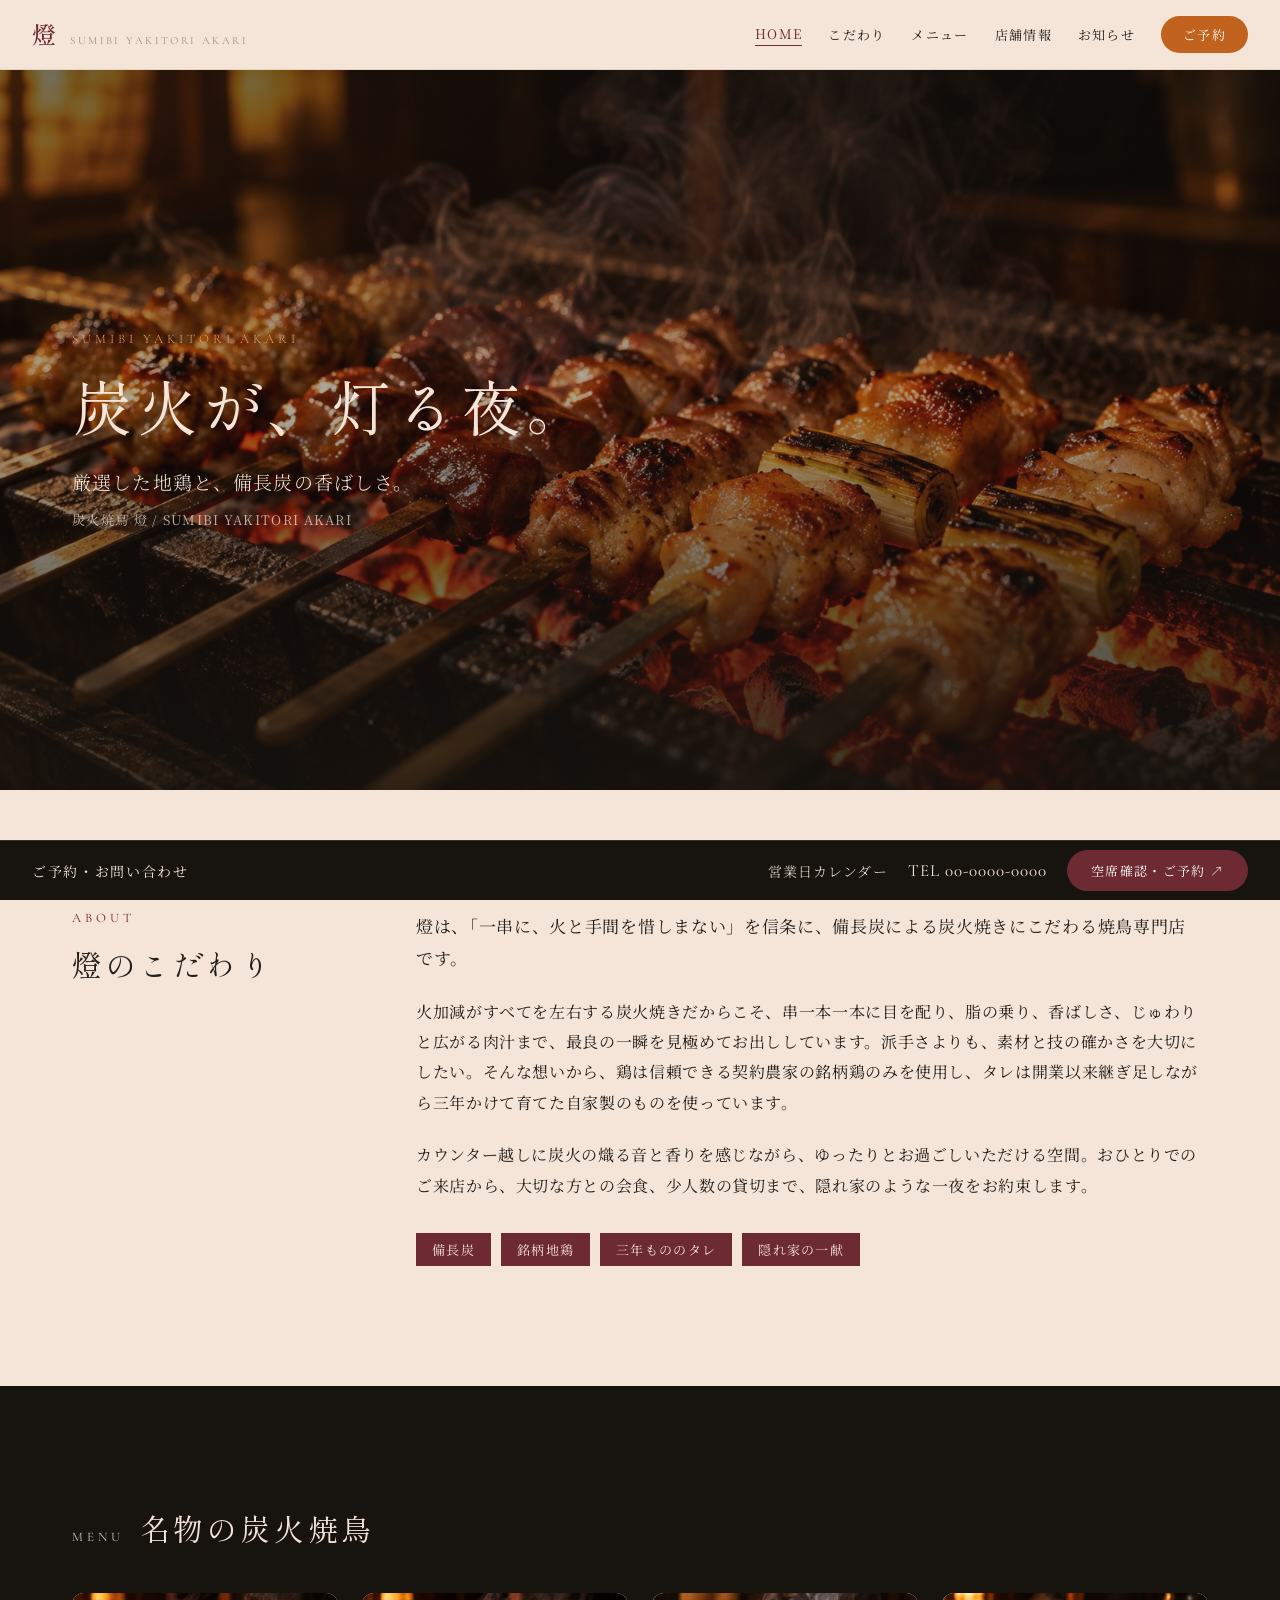
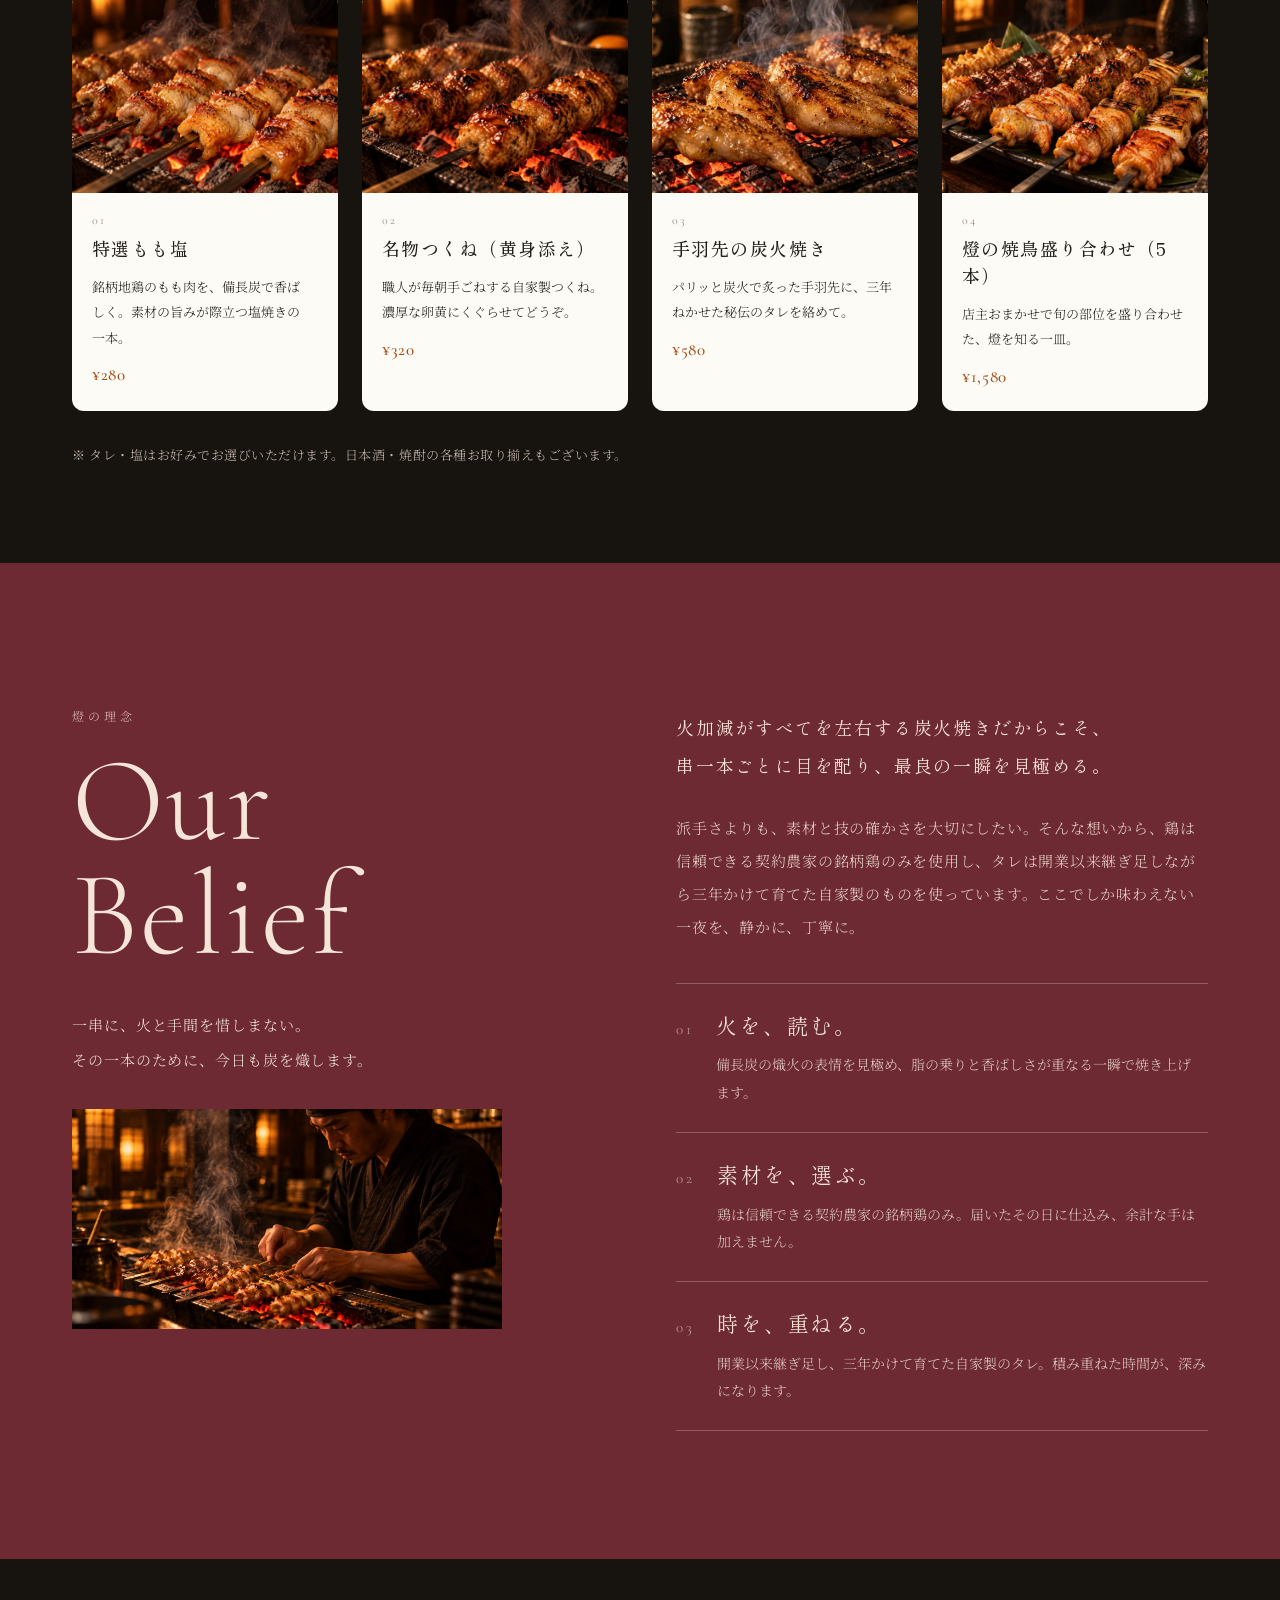
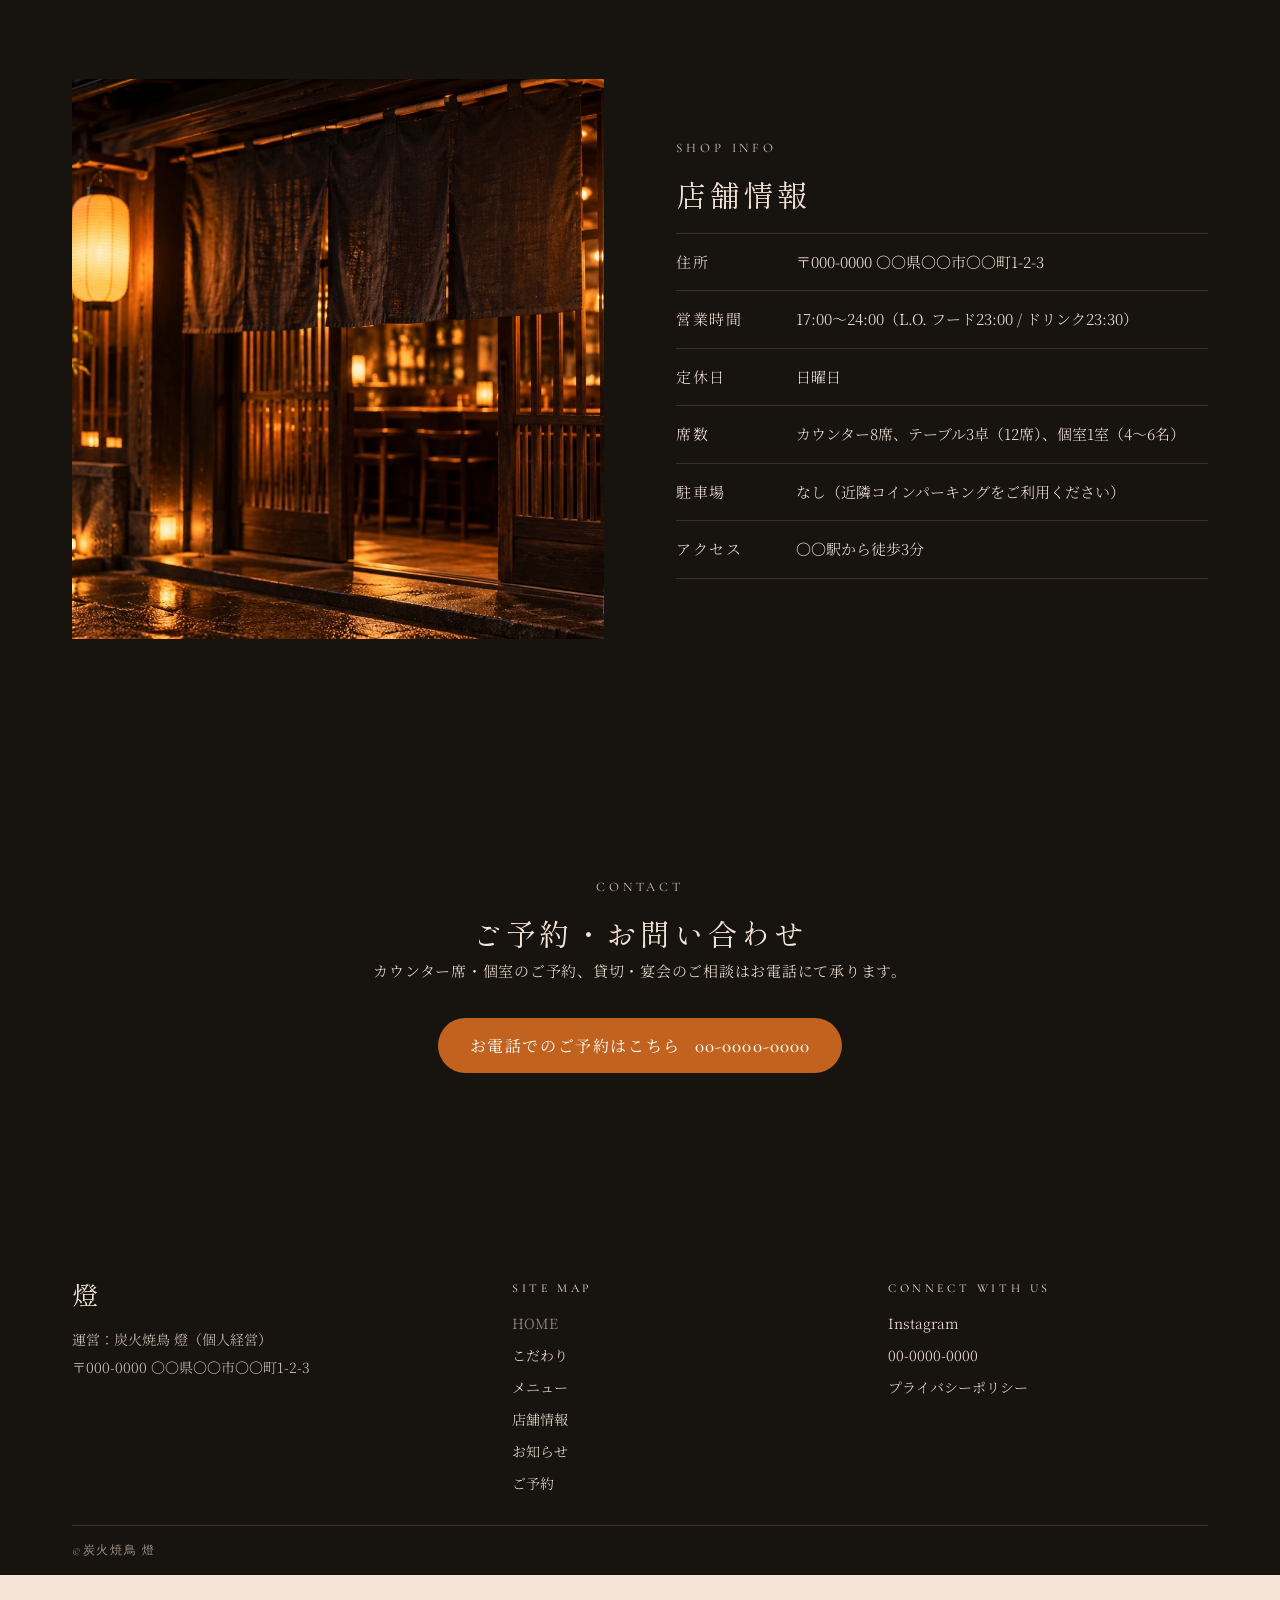
==== commit 2e51f960: "Stop linking the footer SITE MAP entry for the current page Every page's footer SITE MAP listed a li" ====
--- a/index.html
+++ b/index.html
@@ -3,6 +3,7 @@
 <head>
 <meta charset="UTF-8">
 <meta name="viewport" content="width=device-width, initial-scale=1">
+<script>if ("scrollRestoration" in history) { history.scrollRestoration = "manual"; }</script>
 <title>炭火焼鳥 燈（あかり） - 一串に、火と手間を。</title>
 <meta name="description" content="備長炭でじっくり焼き上げる、地鶏の炭火焼鳥専門店「燈」。厳選した銘柄鶏と三年ねかせた自家製タレ、季節の一品料理、日本酒・焼酎の品揃えで、大切な人との特別な夜をお過ごしいただけます。">
 <meta property="og:title" content="炭火焼鳥 燈（あかり） - 一串に、火と手間を。">
@@ -218,7 +219,7 @@
     <div class="footer-col">
       <p class="footer-col__label">SITE MAP</p>
       <nav class="footer-col__links" aria-label="サイトマップ">
-        <a href="#top">HOME</a>
+        <span aria-current="page">HOME</span>
         <a href="こだわり.html">こだわり</a>
         <a href="メニュー.html">メニュー</a>
         <a href="店舗情報.html">店舗情報</a>
--- a/css/styles.css
+++ b/css/styles.css
@@ -418,6 +418,7 @@
 .footer-address { margin: 0; font: 300 14px/2 var(--font-body); color: var(--text-light); opacity: .85; }
 .footer-col__label { margin: 0 0 18px; font: 400 12px var(--font-latin); color: var(--text-light); letter-spacing: .3em; }
 .footer-col__links { display: flex; flex-direction: column; gap: 12px; font: 300 14px var(--font-body); color: var(--text-light); }
+.footer-col__links [aria-current="page"] { color: var(--text-muted); }
 
 .site-footer__copyright {
   max-width: 1136px;
@@ -617,7 +618,7 @@
 .owner__text { margin: 0 0 24px; font: 300 15px/2.25 var(--font-body); color: var(--text-main); letter-spacing: .05em; max-width: 32em; text-wrap: pretty; }
 .owner__text--soft { opacity: .85; }
 .owner__image { position: relative; width: 100%; height: 340px; overflow: hidden; }
-.owner__image img { position: absolute; inset: 0; width: 100%; height: 100%; object-fit: cover; background: var(--border-dark); }
+.owner__image img { position: absolute; inset: 0; width: 100%; height: 100%; object-fit: cover; object-position: 50% 15%; background: var(--border-dark); }
 
 @media (min-width: 1024px) {
   .owner { padding: calc(var(--space-5) + 8px) 72px; }
@@ -734,6 +735,7 @@
 .access__inner { display: grid; gap: var(--space-3); max-width: 1136px; margin: 0 auto; }
 .access__map { position: relative; height: 280px; overflow: hidden; border: 1px solid var(--border-dark); }
 .access__map img { position: absolute; inset: 0; width: 100%; height: 100%; object-fit: cover; background: var(--border-dark); }
+.access__map iframe { position: absolute; inset: 0; width: 100%; height: 100%; border: 0; filter: grayscale(.3) contrast(1.05); }
 .access__details { display: flex; flex-direction: column; justify-content: center; gap: 26px; }
 .access__details-label { margin: 0 0 10px; font: 400 12px var(--font-body); color: var(--text-light); opacity: .7; letter-spacing: .24em; }
 .access__details p { margin: 0; font: 300 16px/1.9 var(--font-body); color: var(--text-light); }
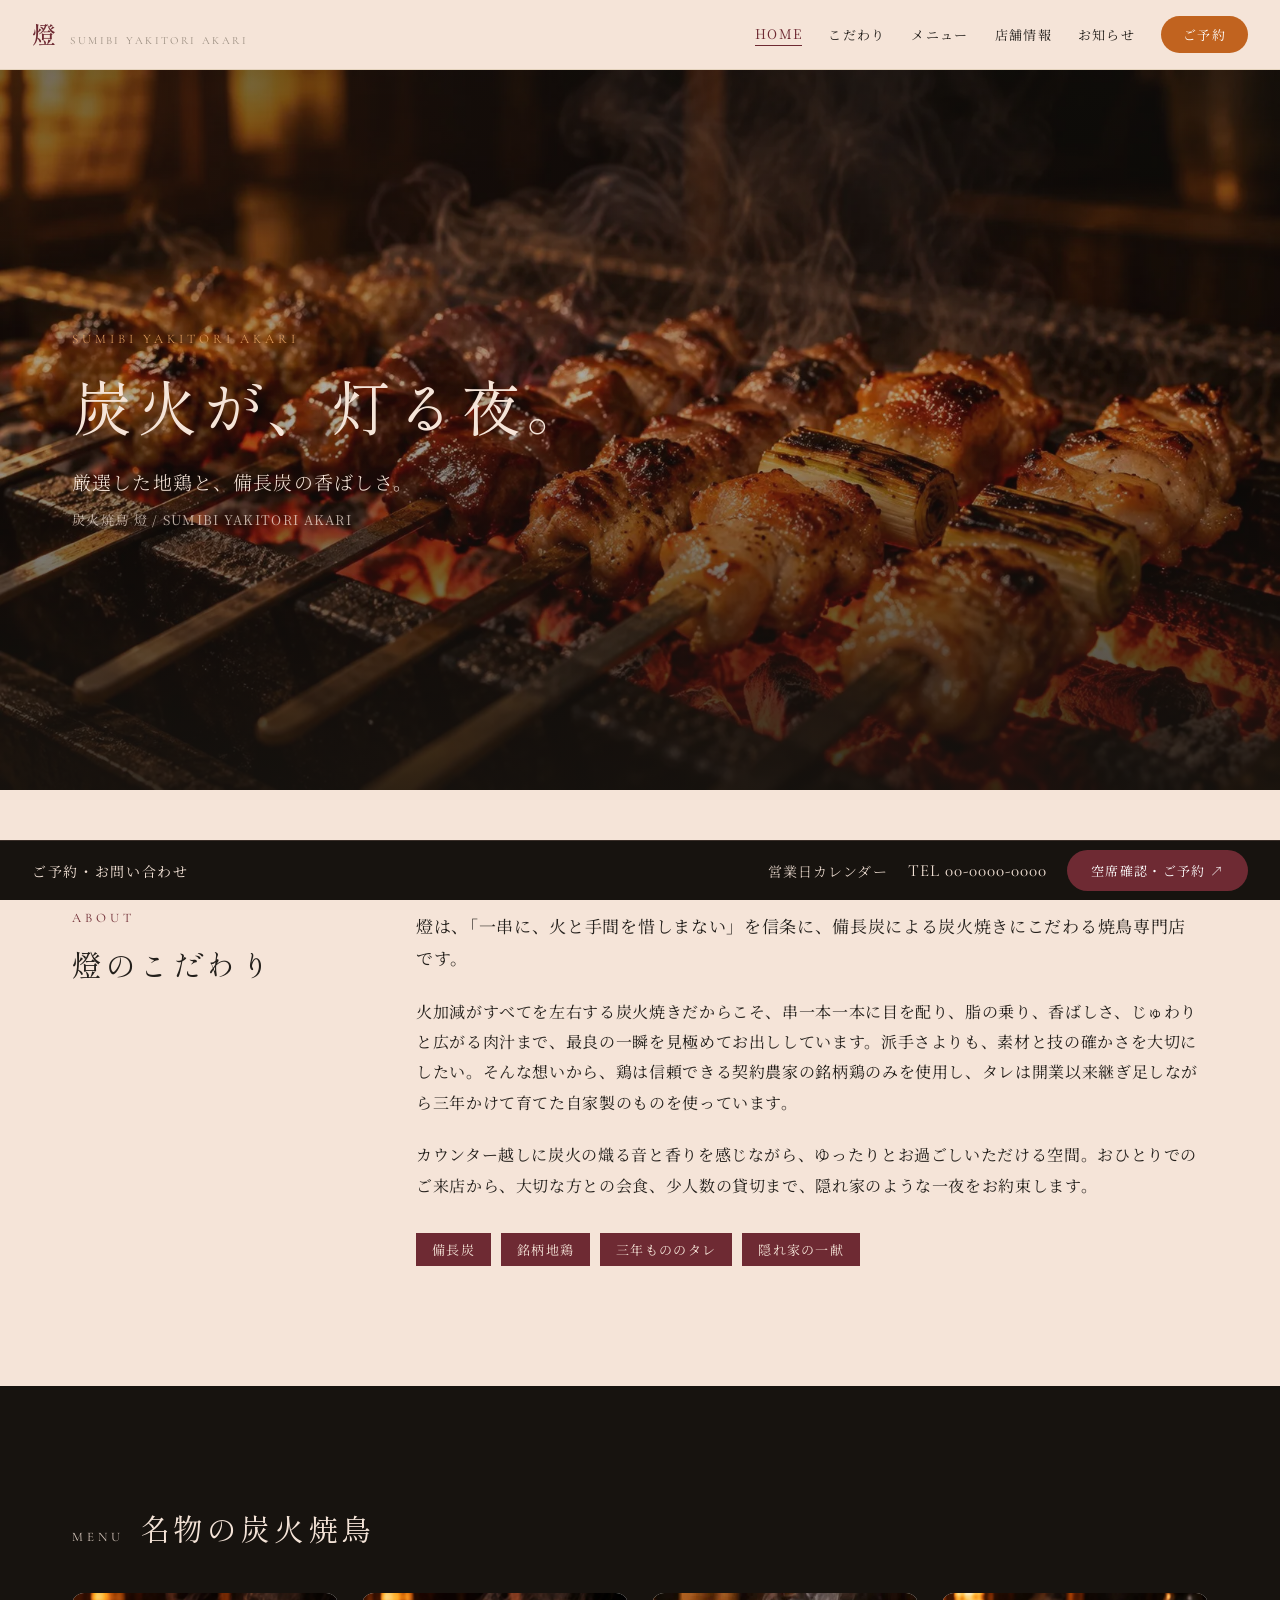
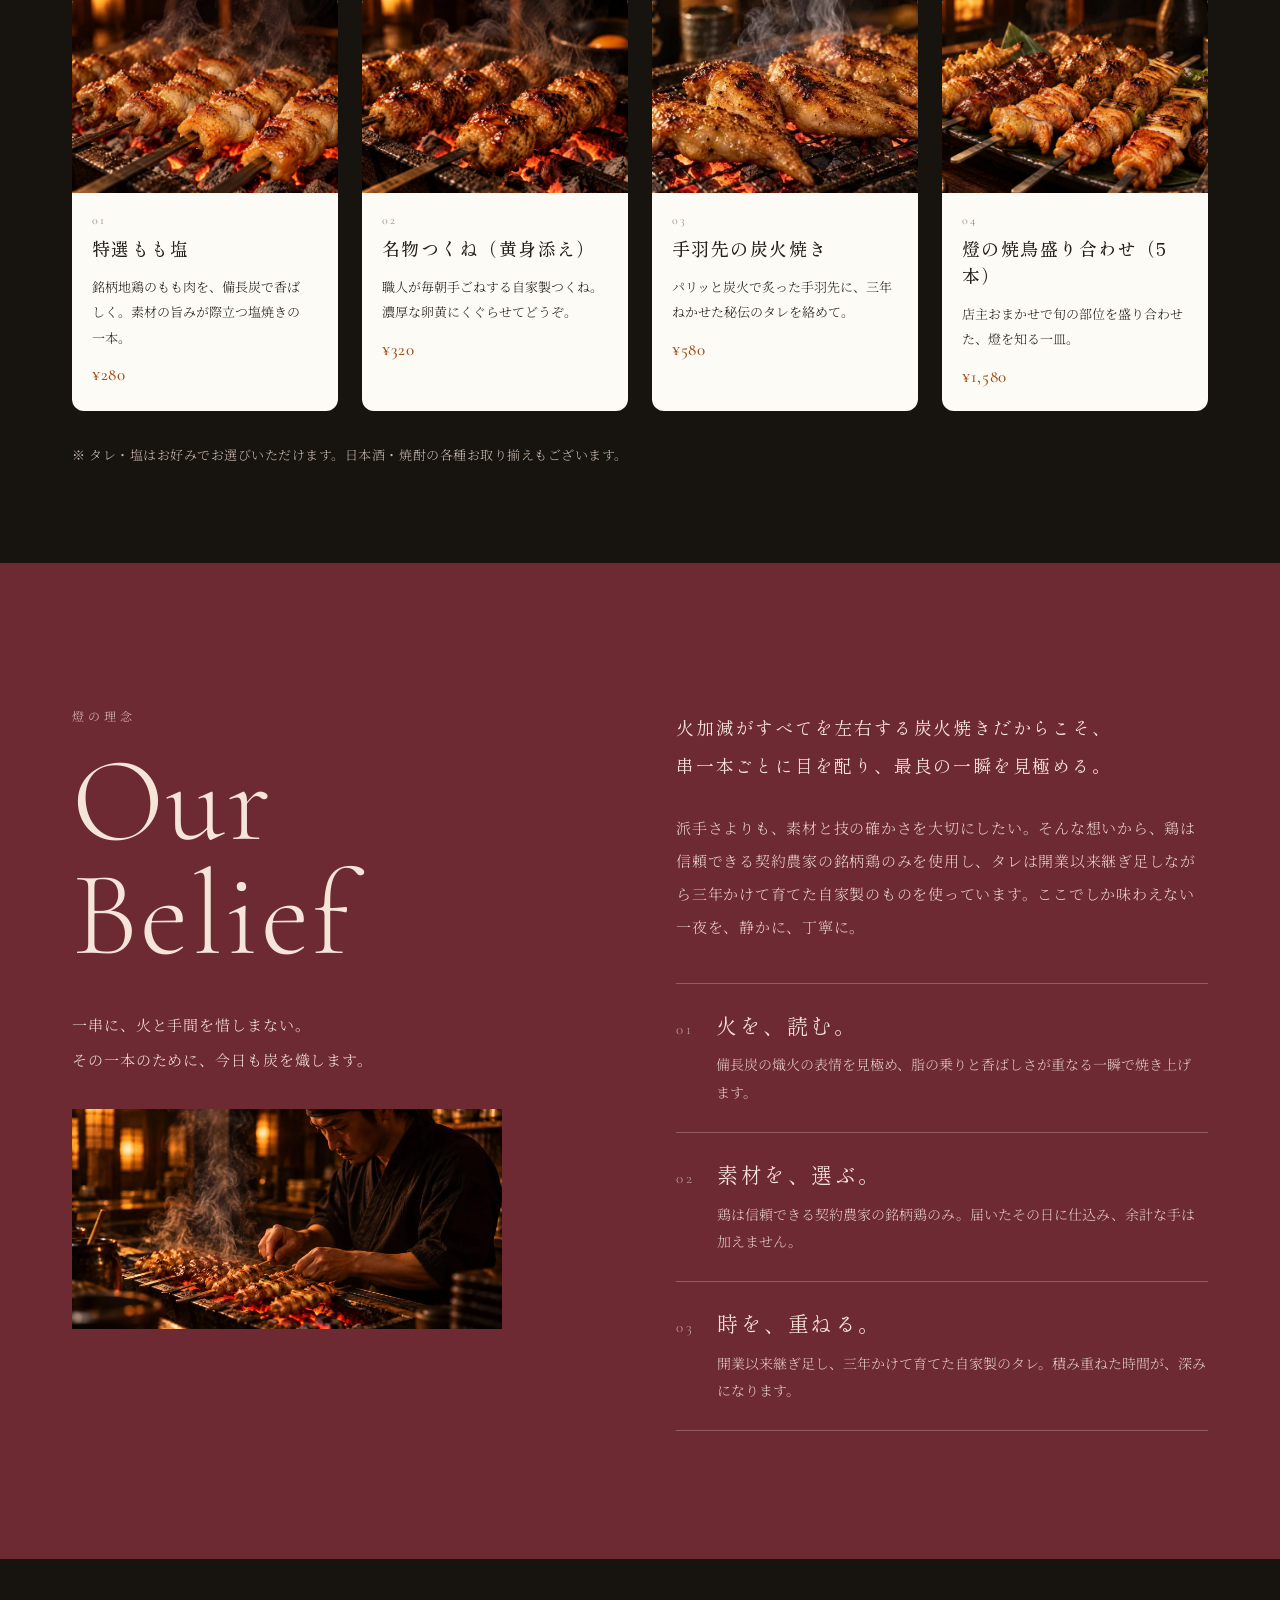
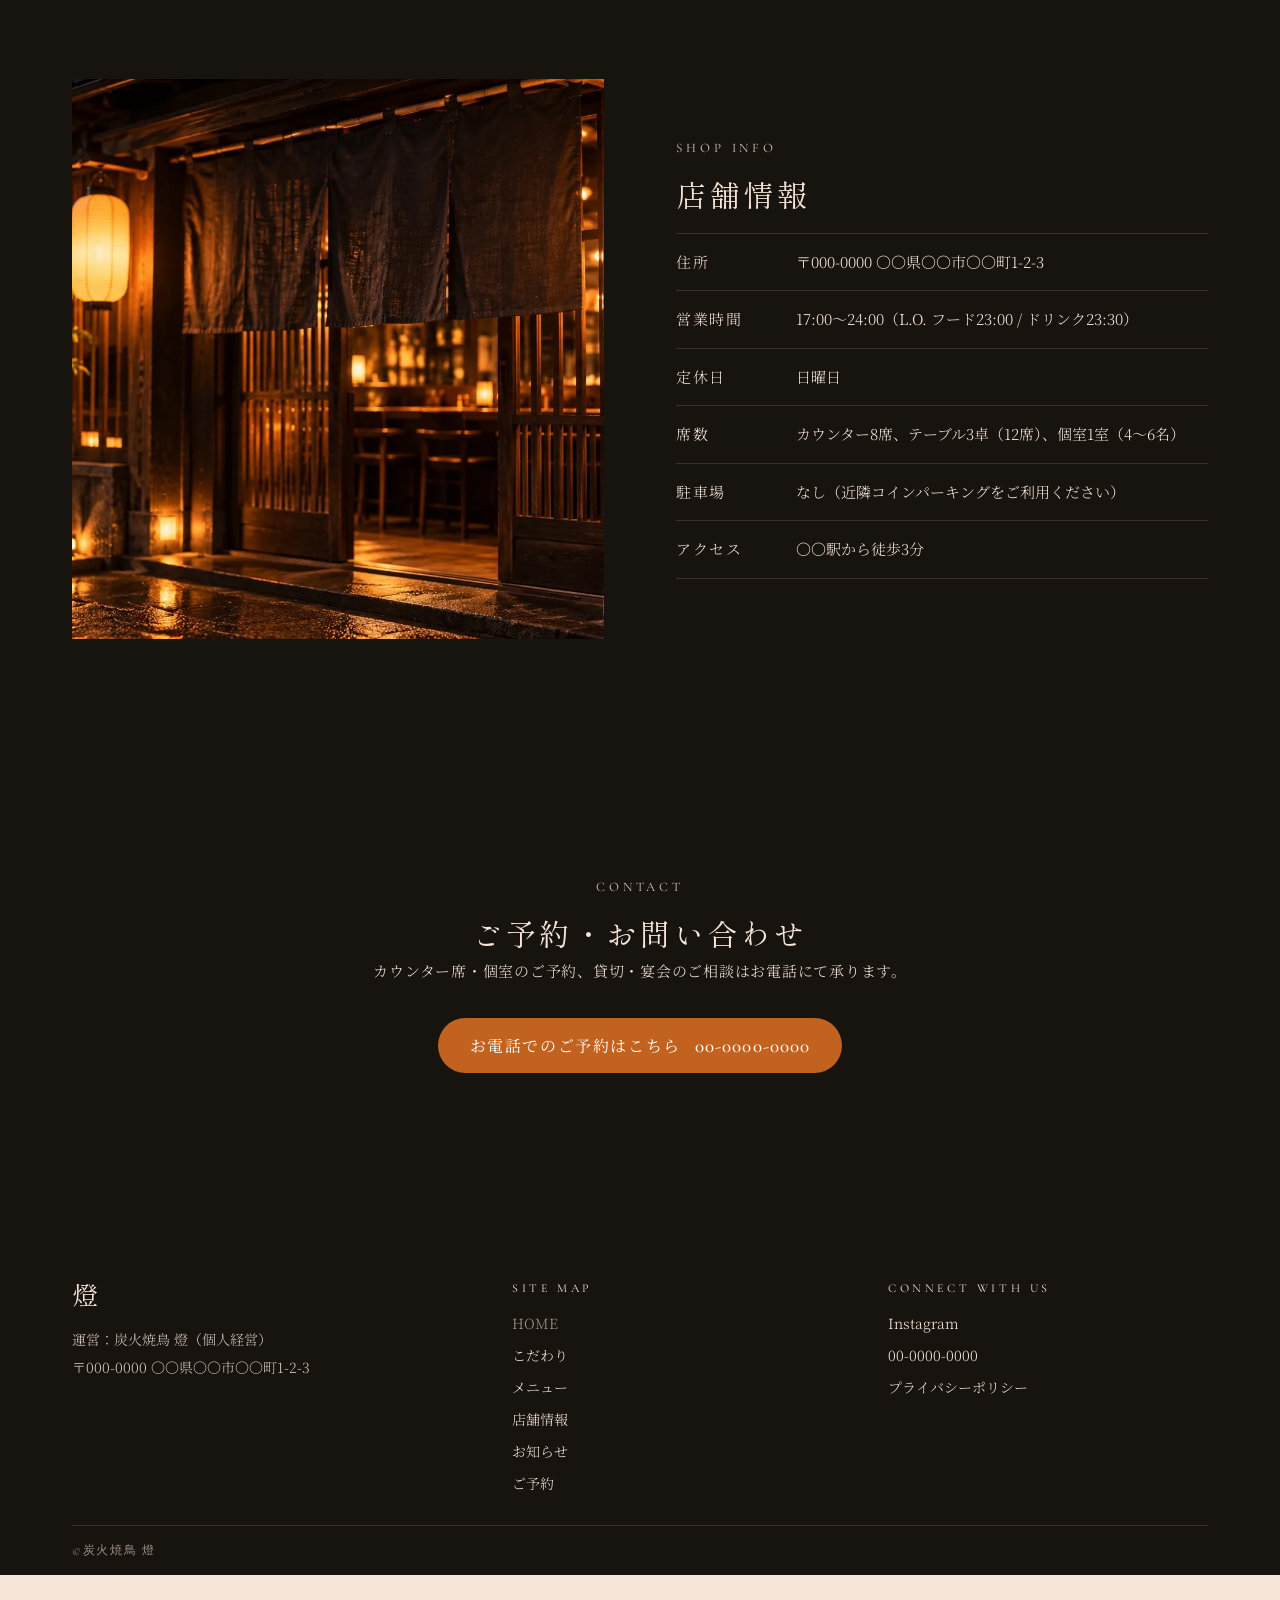
==== commit 6e25612e: "Release-checklist pass 2: WebP images, lazy loading, CLS attributes Per the checklist's パフォーマンス cate" ====
--- a/index.html
+++ b/index.html
@@ -3,15 +3,64 @@
 <head>
 <meta charset="UTF-8">
 <meta name="viewport" content="width=device-width, initial-scale=1">
-<script>if ("scrollRestoration" in history) { history.scrollRestoration = "manual"; }</script>
-<title>炭火焼鳥 燈（あかり） - 一串に、火と手間を。</title>
-<meta name="description" content="備長炭でじっくり焼き上げる、地鶏の炭火焼鳥専門店「燈」。厳選した銘柄鶏と三年ねかせた自家製タレ、季節の一品料理、日本酒・焼酎の品揃えで、大切な人との特別な夜をお過ごしいただけます。">
-<meta property="og:title" content="炭火焼鳥 燈（あかり） - 一串に、火と手間を。">
-<meta property="og:description" content="備長炭の香りと、厳選地鶏の旨み。隠れ家のような炭火焼鳥店で過ごす、上質な夜。">
+<script src="js/scroll-restoration.js"></script>
+<title>地鶏の炭火焼鳥専門店 | 炭火焼鳥 燈（あかり）</title>
+<meta name="description" content="備長炭でじっくり焼き上げる、地鶏の炭火焼鳥専門店「燈（あかり）」の公式サイトです。信頼できる契約農家の銘柄鶏と、開業以来三年ねかせた自家製タレ、季節の一品料理、厳選した日本酒・焼酎を取り揃えています。カウンター席から個室まで、大切な人との特別な夜をお過ごしいただけます。ご予約はお電話またはご予約フォームより承っております。">
+<meta name="robots" content="index,follow">
+<link rel="canonical" href="https://sumibi-akari.example.com/">
+<meta property="og:site_name" content="炭火焼鳥 燈（あかり）">
+<meta property="og:title" content="地鶏の炭火焼鳥専門店 | 炭火焼鳥 燈（あかり）">
+<meta property="og:description" content="備長炭でじっくり焼き上げる、地鶏の炭火焼鳥専門店「燈（あかり）」の公式サイトです。信頼できる契約農家の銘柄鶏と、開業以来三年ねかせた自家製タレ、季節の一品料理、厳選した日本酒・焼酎を取り揃えています。カウンター席から個室まで、大切な人との特別な夜をお過ごしいただけます。ご予約はお電話またはご予約フォームより承っております。">
+<meta property="og:type" content="website">
+<meta property="og:url" content="https://sumibi-akari.example.com/">
+<meta property="og:image" content="https://sumibi-akari.example.com/images/ogp-image.jpg">
+<meta name="twitter:card" content="summary_large_image">
 <link rel="preconnect" href="https://fonts.googleapis.com">
 <link rel="preconnect" href="https://fonts.gstatic.com" crossorigin>
 <link href="https://fonts.googleapis.com/css2?family=Shippori+Mincho:wght@400;500;600&family=Noto+Serif+JP:wght@300;400;500&family=Cormorant+Garamond:ital,wght@0,300;0,400;0,500;1,300&display=swap" rel="stylesheet">
+<link rel="icon" type="image/png" sizes="32x32" href="favicon-32x32.png">
+<link rel="icon" type="image/png" sizes="16x16" href="favicon-16x16.png">
+<link rel="icon" href="favicon.ico">
+<link rel="apple-touch-icon" sizes="180x180" href="apple-touch-icon.png">
+<link rel="manifest" href="site.webmanifest">
+<meta name="theme-color" content="#6E2A33">
 <link rel="stylesheet" href="css/styles.css">
+<script type="application/ld+json">
+{
+  "@context": "https://schema.org",
+  "@type": "Restaurant",
+  "name": "炭火焼鳥 燈（あかり）",
+  "image": "https://sumibi-akari.example.com/images/hero-yakitori.jpg",
+  "url": "https://sumibi-akari.example.com/",
+  "telephone": "+81-00-0000-0000",
+  "priceRange": "¥¥",
+  "servesCuisine": "焼鳥",
+  "address": {
+    "@type": "PostalAddress",
+    "streetAddress": "〇〇町1-2-3",
+    "addressLocality": "〇〇市",
+    "addressRegion": "〇〇県",
+    "postalCode": "000-0000",
+    "addressCountry": "JP"
+  },
+  "openingHoursSpecification": {
+    "@type": "OpeningHoursSpecification",
+    "dayOfWeek": [
+      "Monday",
+      "Tuesday",
+      "Wednesday",
+      "Thursday",
+      "Friday",
+      "Saturday"
+    ],
+    "opens": "17:00",
+    "closes": "24:00"
+  },
+  "sameAs": [
+    "https://instagram.com/akari_yakitori"
+  ]
+}
+</script>
 </head>
 <body>
 
@@ -52,7 +101,7 @@
 
   <!-- HERO -->
   <section class="hero">
-    <img class="hero__image" src="images/hero-yakitori.jpg" alt="炭火で焼く焼鳥のメインビジュアル">
+    <img class="hero__image" src="images/hero-yakitori.webp" alt="炭火で焼く焼鳥のメインビジュアル" width="1672" height="941" fetchpriority="high">
     <div class="hero__overlay"></div>
     <div class="hero__content">
       <p class="hero__kicker">SUMIBI YAKITORI AKARI</p>
@@ -93,7 +142,7 @@
 
       <div class="menu-grid">
         <article class="menu-card">
-          <div class="menu-card__image"><img src="images/menu-momo-shio.jpg" alt="特選もも塩の写真"></div>
+          <div class="menu-card__image"><img src="images/menu-momo-shio.webp" alt="特選もも塩の写真" width="1672" height="941" loading="lazy"></div>
           <div class="menu-card__body">
             <p class="menu-card__no">01</p>
             <h3 class="menu-card__title">特選もも塩</h3>
@@ -102,7 +151,7 @@
           </div>
         </article>
         <article class="menu-card">
-          <div class="menu-card__image"><img src="images/menu-tsukune.jpg" alt="名物つくねの写真"></div>
+          <div class="menu-card__image"><img src="images/menu-tsukune.webp" alt="名物つくねの写真" width="1672" height="941" loading="lazy"></div>
           <div class="menu-card__body">
             <p class="menu-card__no">02</p>
             <h3 class="menu-card__title">名物つくね（黄身添え）</h3>
@@ -111,7 +160,7 @@
           </div>
         </article>
         <article class="menu-card">
-          <div class="menu-card__image"><img src="images/menu-tebasaki.jpg" alt="手羽先の炭火焼きの写真"></div>
+          <div class="menu-card__image"><img src="images/menu-tebasaki.webp" alt="手羽先の炭火焼きの写真" width="512" height="288" loading="lazy"></div>
           <div class="menu-card__body">
             <p class="menu-card__no">03</p>
             <h3 class="menu-card__title">手羽先の炭火焼き</h3>
@@ -120,7 +169,7 @@
           </div>
         </article>
         <article class="menu-card">
-          <div class="menu-card__image"><img src="images/menu-moriawase.jpg" alt="焼鳥盛り合わせの写真"></div>
+          <div class="menu-card__image"><img src="images/menu-moriawase.webp" alt="焼鳥盛り合わせの写真" width="1672" height="941" loading="lazy"></div>
           <div class="menu-card__body">
             <p class="menu-card__no">04</p>
             <h3 class="menu-card__title">燈の焼鳥盛り合わせ（5本）</h3>
@@ -141,7 +190,7 @@
         <p class="belief__label">燈の理念</p>
         <h2 class="belief__title">Our<br>Belief</h2>
         <p class="belief__lead">一串に、火と手間を惜しまない。<br>その一本のために、今日も炭を熾します。</p>
-        <div class="belief__image"><img src="images/belief-craftsman.jpg" alt="炭火と向き合う職人"></div>
+        <div class="belief__image"><img src="images/belief-craftsman.webp" alt="炭火と向き合う職人" width="1672" height="941" loading="lazy"></div>
       </div>
 
       <div class="belief__content">
@@ -176,7 +225,7 @@
   <!-- SHOP INFO -->
   <section class="shop">
     <div class="shop__inner">
-      <div class="shop__image"><img src="images/shop-exterior.jpg" alt="店舗外観・提灯の灯り（縦位置）"></div>
+      <div class="shop__image"><img src="images/shop-exterior.webp" alt="店舗外観・提灯の灯り（縦位置）" width="1672" height="941" loading="lazy"></div>
       <div class="shop__content">
         <p class="label label--accent">SHOP INFO</p>
         <h2 class="heading-jp heading-jp--light">店舗情報</h2>
--- a/css/styles.css
+++ b/css/styles.css
@@ -767,7 +767,7 @@
   gap: var(--space-3);
   border-bottom: 1px solid var(--border);
 }
-.news-banner__title { display: flex; align-items: baseline; gap: 20px; }
+.news-banner__title { display: flex; align-items: baseline; gap: 20px; margin: 0; }
 .news-banner__latin { font: 300 clamp(48px, 12vw, 88px)/1 var(--font-latin); color: var(--text-main); letter-spacing: .02em; }
 .news-banner__jp { font: 400 14px var(--font-body); color: var(--primary); letter-spacing: .3em; }
 .news-banner__aside p { margin: 0 0 14px; font: 300 14px/1.9 var(--font-body); color: var(--text-main); }
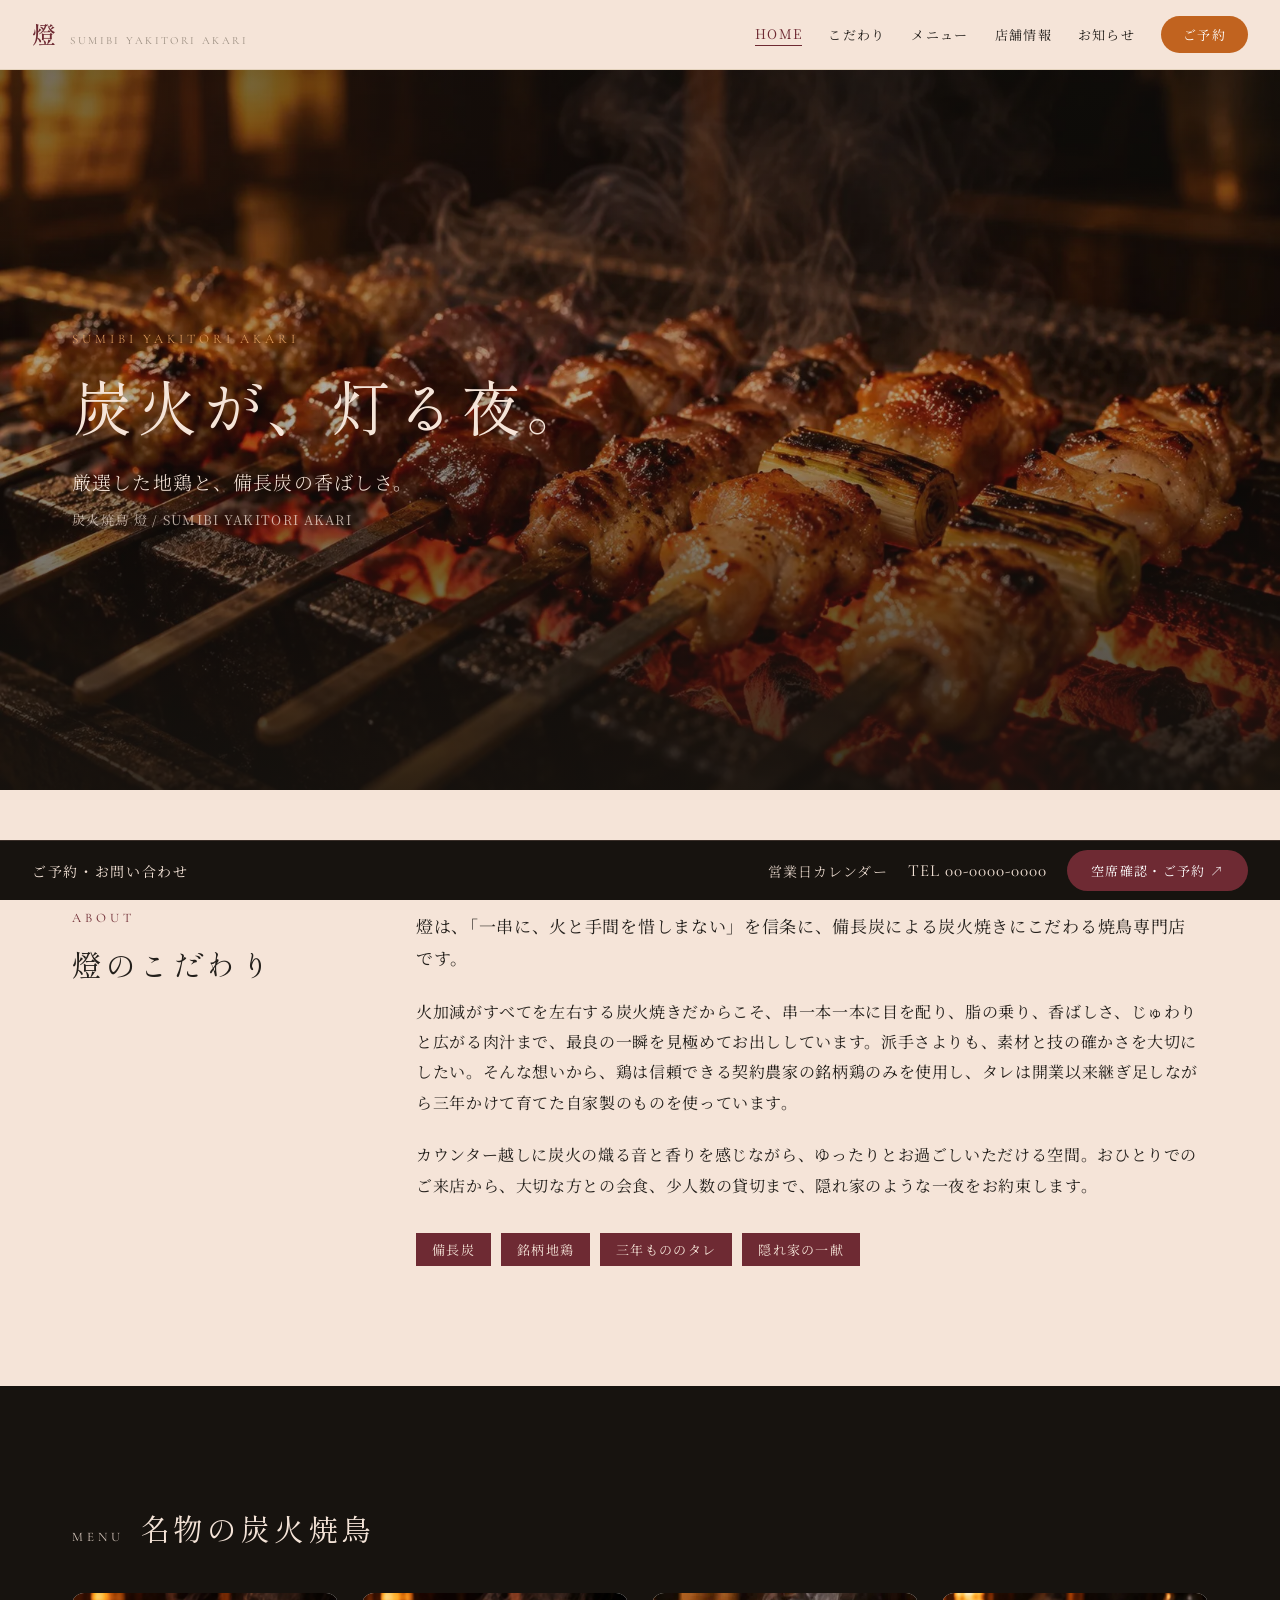
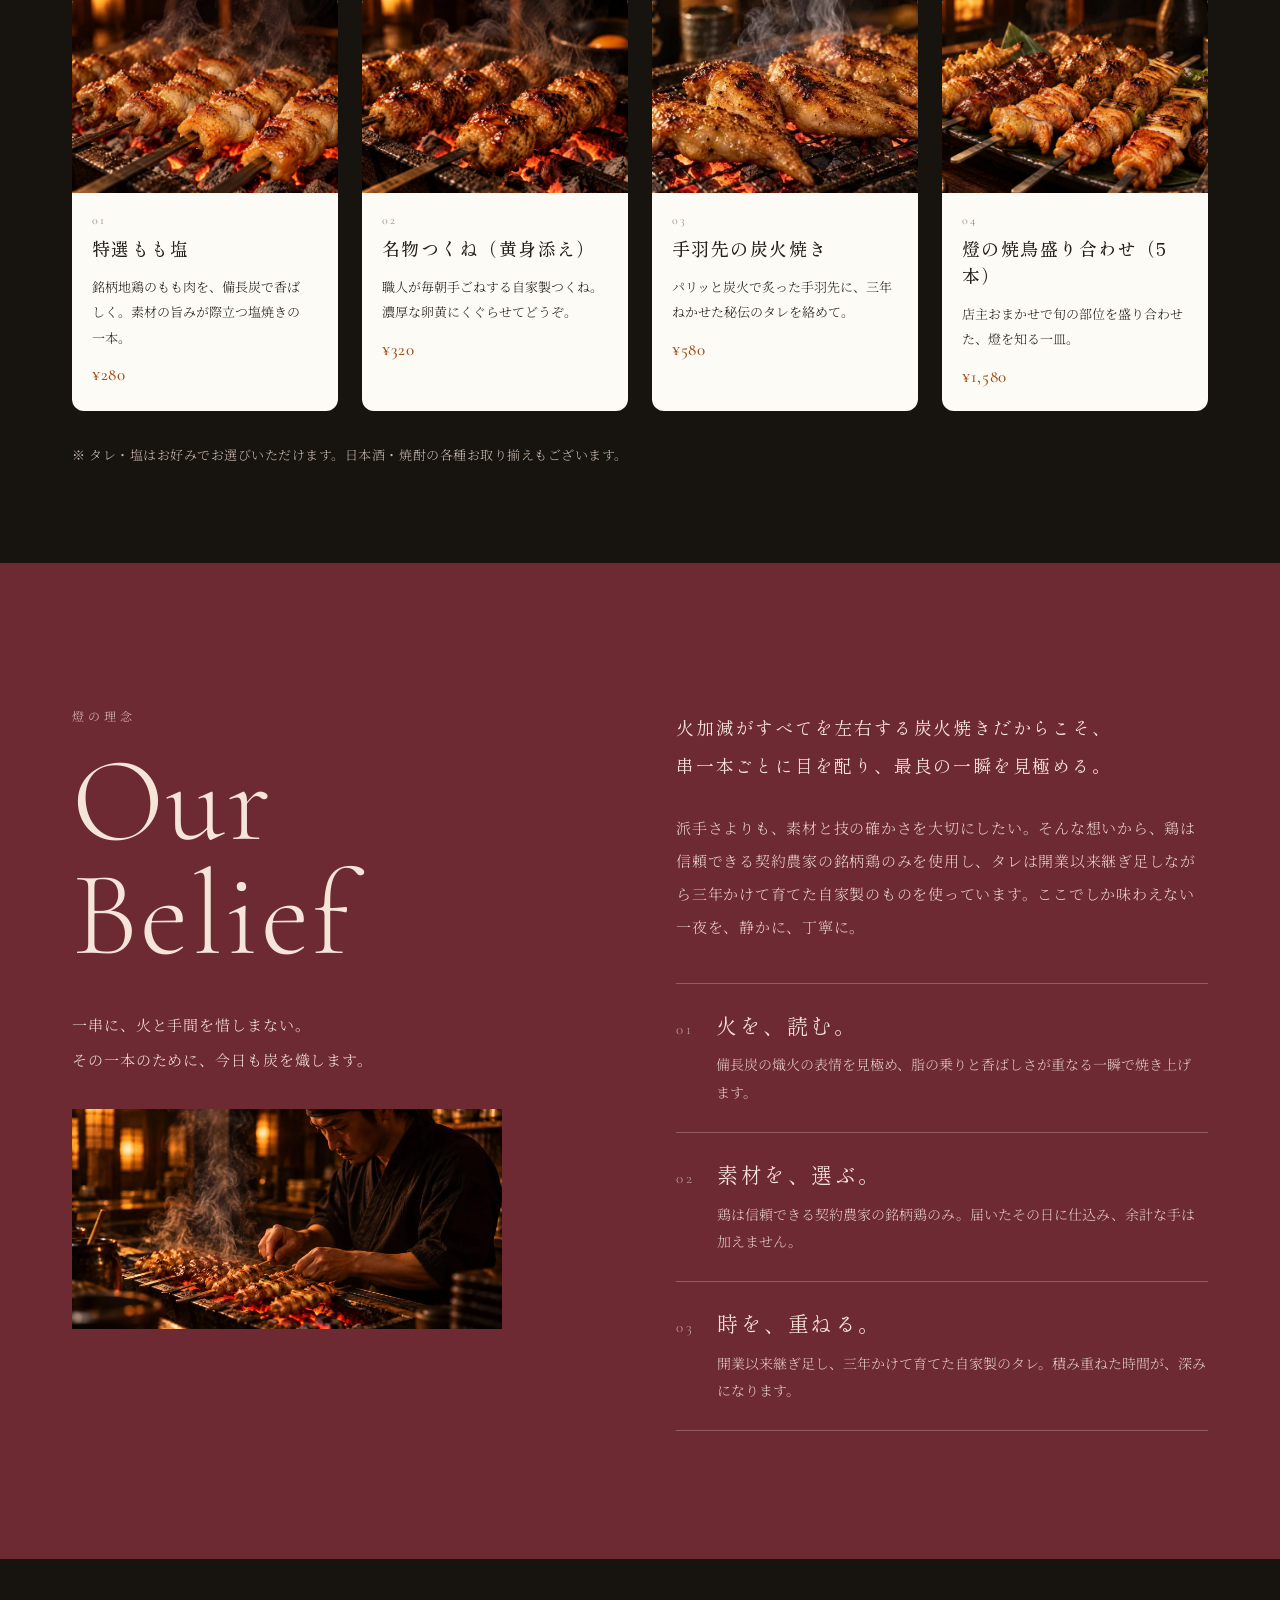
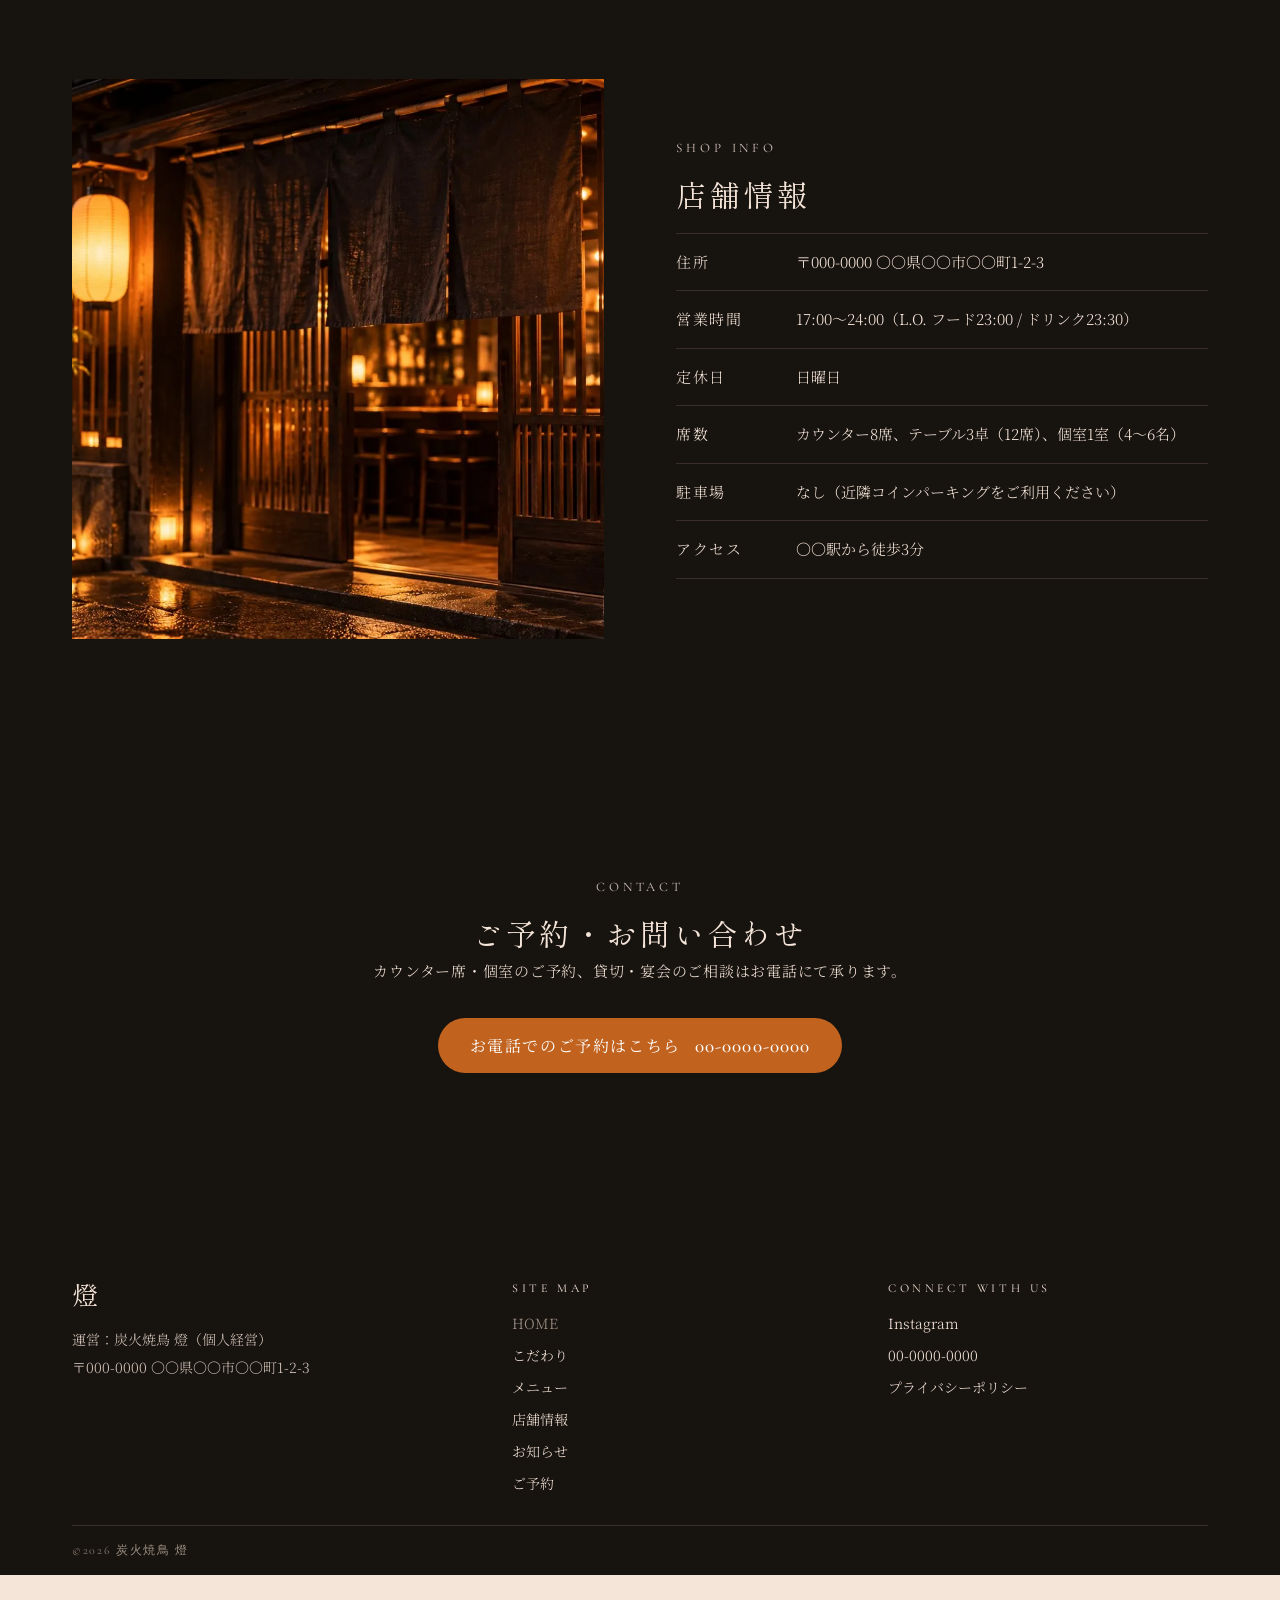
==== commit c79c30bc: "Release-checklist pass 3: fix broken privacy-policy link, add copyright year Per the checklist's コンテ" ====
--- a/index.html
+++ b/index.html
@@ -281,11 +281,11 @@
       <nav class="footer-col__links" aria-label="外部リンク">
         <a href="https://instagram.com/akari_yakitori">Instagram</a>
         <a href="tel:00-0000-0000">00-0000-0000</a>
-        <a href="/privacy-policy">プライバシーポリシー</a>
+        <a href="privacy-policy.html">プライバシーポリシー</a>
       </nav>
     </div>
   </div>
-  <p class="site-footer__copyright">©炭火焼鳥 燈</p>
+  <p class="site-footer__copyright">©2026 炭火焼鳥 燈</p>
 </footer>
 
 <div class="reserve-bar">
--- a/css/styles.css
+++ b/css/styles.css
@@ -922,6 +922,19 @@
 
 .notes { background: var(--bg); padding: var(--space-4) 24px calc(var(--space-4) + 8px); }
 .notes-grid { display: grid; gap: 24px; max-width: 1136px; margin: 0 auto; }
+
+/* ---------- Policy page (legal / utility text pages) ---------- */
+
+.policy { background: var(--bg); color: var(--text-light); padding: var(--space-4) 24px; }
+.policy__inner { max-width: 760px; margin: 0 auto; }
+.policy__inner h2 { margin: 40px 0 16px; font: 400 20px/1.6 var(--font-heading); letter-spacing: .08em; color: var(--text-light); }
+.policy__inner h2:first-of-type { margin-top: 0; }
+.policy__inner p { margin: 0 0 16px; font: 300 15px/2.1 var(--font-body); opacity: .9; text-wrap: pretty; }
+.policy__updated { margin-top: 48px; font: 300 13px var(--font-body); opacity: .6; }
+
+@media (min-width: 1024px) {
+  .policy { padding: var(--space-5) 72px; }
+}
 .note-card { padding: 28px 0; border-top: 1px solid var(--border-dark); }
 .note-card__no { margin: 0 0 14px; font: 300 14px var(--font-latin); color: var(--text-light); opacity: .65; letter-spacing: .2em; }
 .note-card__title { margin: 0 0 12px; font: 400 18px var(--font-heading); color: var(--text-light); letter-spacing: .1em; }
